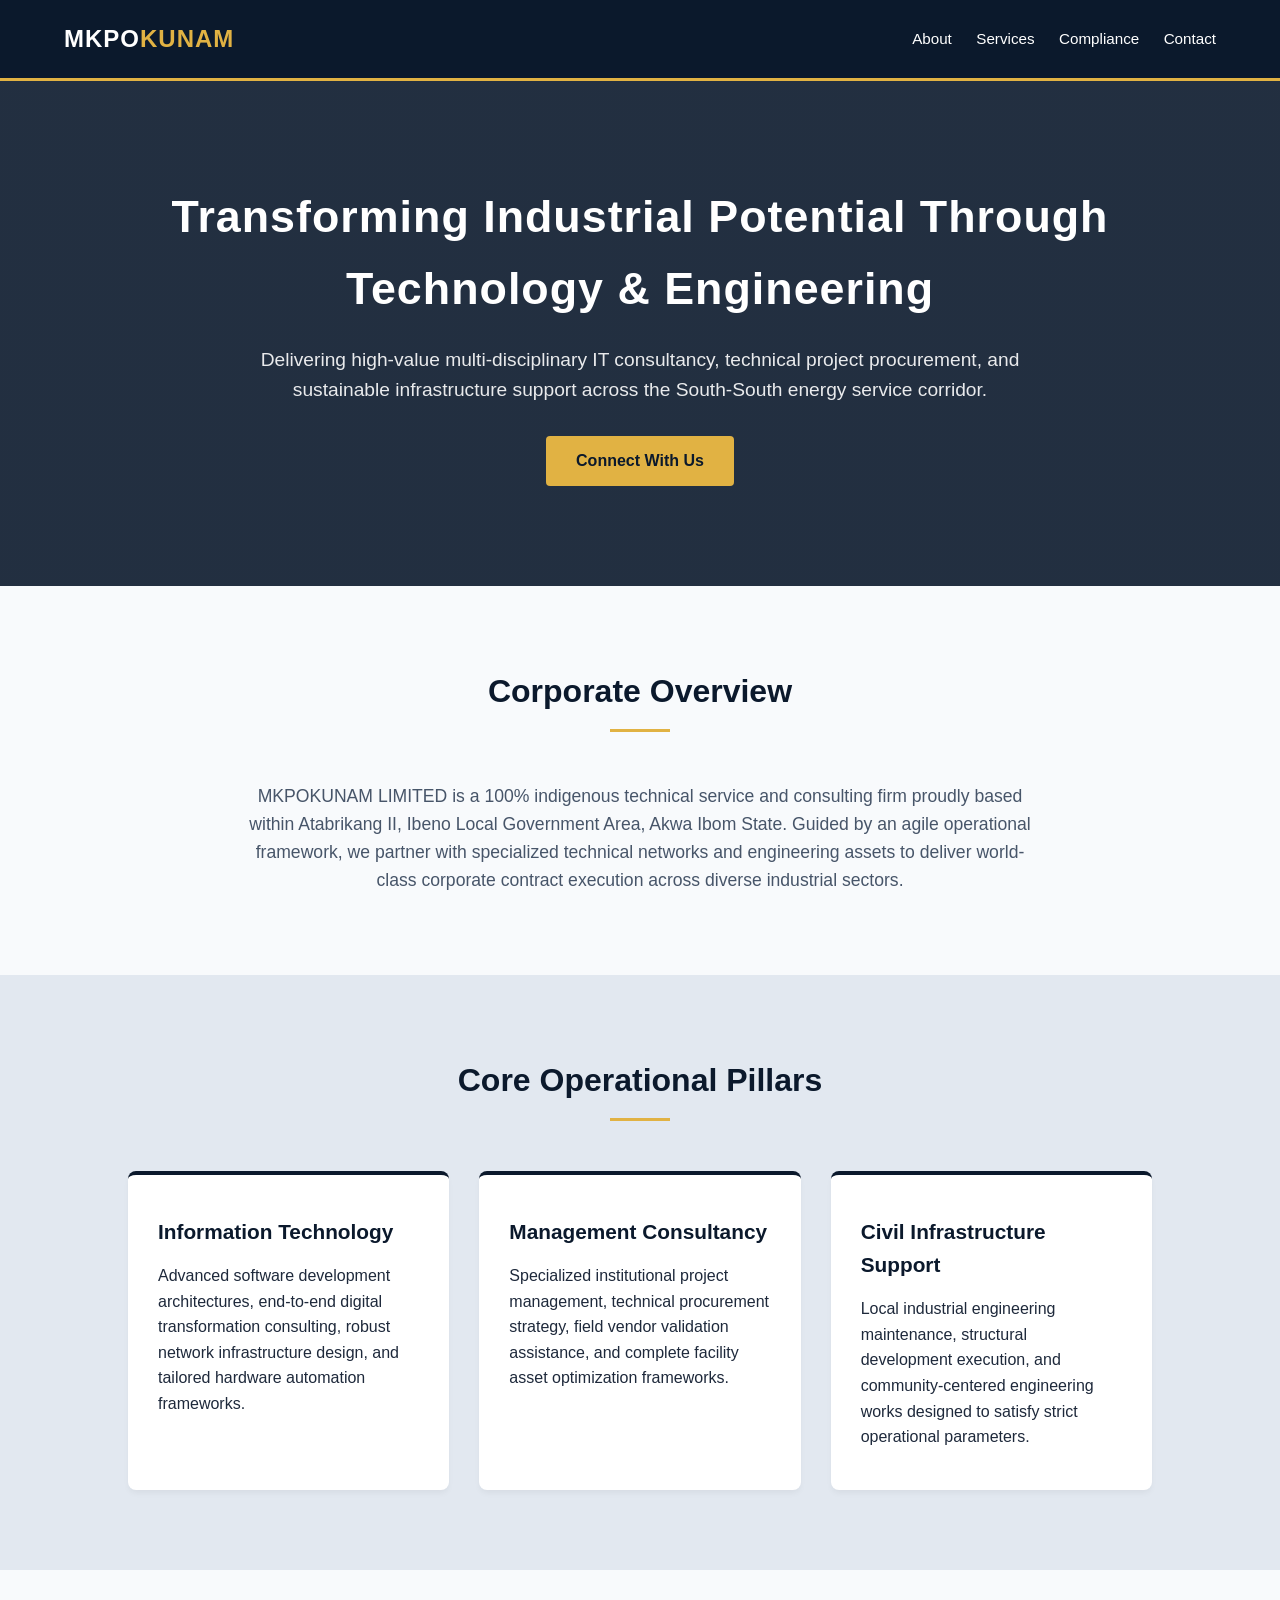
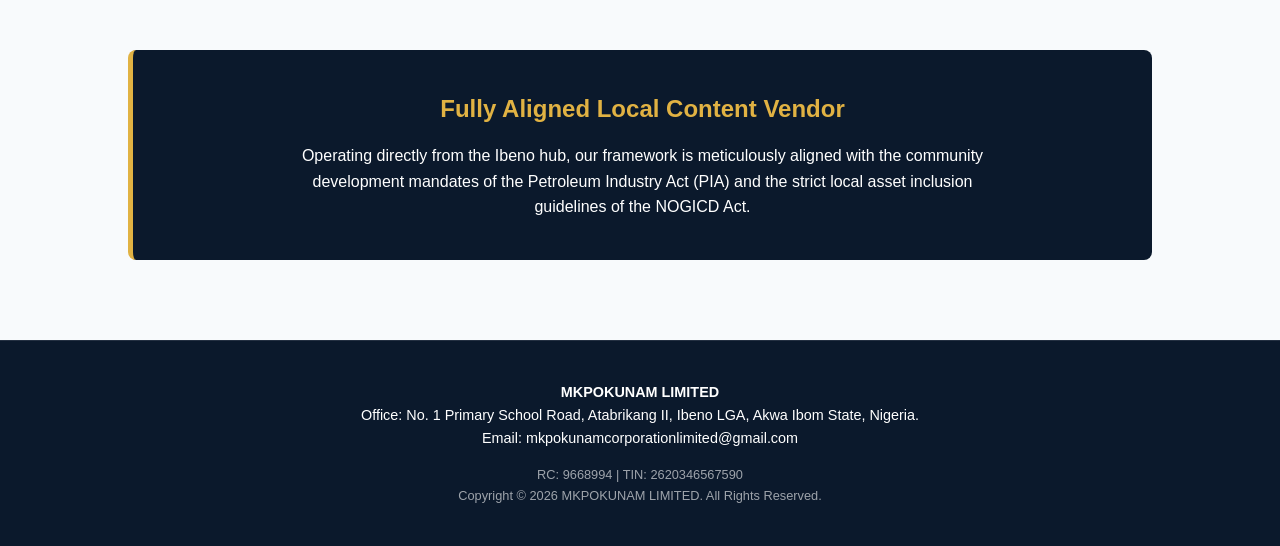
==== index.html @ b5eab4e6 "Add files via upload" ====
<!DOCTYPE html>
<html lang="en">
<head>
    <meta charset="UTF-8">
    <meta name="viewport" content="width=device-width, initial-scale=1.0">
    <title>MKPOKUNAM LIMITED | Technical Services & Consulting</title>
    <style>
        :root {
            --primary: #0B192C; /* Deep Corporate Navy */
            --accent: #E1B243; /* Brushed Gold */
            --text-dark: #1E293B;
            --bg-light: #F8FAFC;
            --white: #FFFFFF;
        }
        * { box-sizing: border-box; margin: 0; padding: 0; font-family: 'Helvetica Neue', Helvetica, Arial, sans-serif; }
        body { background-color: var(--bg-light); color: var(--text-dark); line-height: 1.6; }
        header { background-color: var(--primary); padding: 20px 5%; display: flex; justify-content: space-between; align-items: center; border-bottom: 3px solid var(--accent); }
        .logo-text { color: var(--white); font-weight: bold; font-size: 1.5rem; letter-spacing: 1px; }
        .logo-text span { color: var(--accent); }
        nav a { color: var(--white); text-decoration: none; margin-left: 20px; font-size: 0.95rem; transition: color 0.3s; }
        nav a:hover { color: var(--accent); }
        .hero { background: linear-gradient(rgba(11, 25, 44, 0.9), rgba(11, 25, 44, 0.9)), url('data:image/svg+xml,<svg xmlns="http://w3.org" viewBox="0 0 100 100"><text y="50" font-size="10" fill="white" opacity="0.1">MK</text></svg>'); background-size: cover; color: var(--white); text-align: center; padding: 100px 10%; }
        .hero h1 { font-size: 2.8rem; margin-bottom: 20px; letter-spacing: 1px; }
        .hero p { font-size: 1.2rem; max-width: 800px; margin: 0 auto 30px; opacity: 0.9; }
        .cta-btn { background-color: var(--accent); color: var(--primary); padding: 12px 30px; text-decoration: none; font-weight: bold; border-radius: 4px; display: inline-block; transition: background 0.3s; }
        .cta-btn:hover { background-color: #cf9f32; }
        .section { padding: 80px 10%; }
        .section-title { text-align: center; margin-bottom: 50px; font-size: 2rem; color: var(--primary); position: relative; padding-bottom: 15px; }
        .section-title::after { content: ''; width: 60px; height: 3px; background-color: var(--accent); position: absolute; bottom: 0; left: 50%; transform: translateX(-50%); }
        .services-grid { display: grid; grid-template-columns: repeat(auto-fit, minmax(280px, 1fr)); gap: 30px; }
        .service-card { background: var(--white); padding: 40px 30px; border-radius: 8px; box-shadow: 0 4px 6px -1px rgba(0,0,0,0.05); border-top: 4px solid var(--primary); transition: transform 0.3s; }
        .service-card:hover { transform: translateY(-5px); border-top-color: var(--accent); }
        .service-card h3 { margin-bottom: 15px; color: var(--primary); font-size: 1.3rem; }
        .compliance-box { background-color: var(--primary); color: var(--white); border-radius: 8px; padding: 40px; text-align: center; border-left: 5px solid var(--accent); }
        .compliance-box h2 { color: var(--accent); margin-bottom: 15px; }
        footer { background-color: var(--primary); color: var(--white); text-align: center; padding: 40px 5%; font-size: 0.9rem; border-top: 1px solid rgba(255,255,255,0.1); }
        .footer-creds { margin-top: 15px; opacity: 0.6; font-size: 0.8rem; }
        @media (max-width: 768px) { .hero h1 { font-size: 2rem; } header { flex-direction: column; gap: 15px; } nav a { margin: 0 10px; } }
    </style>
</head>
<body>

    <header>
        <div class="logo-text">MKPO<span>KUNAM</span></div>
        <nav>
            <a href="#about">About</a>
            <a href="#services">Services</a>
            <a href="#compliance">Compliance</a>
            <a href="mailto:mkpokunamcorporationlimited@gmail.com">Contact</a>
        </nav>
    </header>

    <section class="hero">
        <h1>Transforming Industrial Potential Through Technology & Engineering</h1>
        <p>Delivering high-value multi-disciplinary IT consultancy, technical project procurement, and sustainable infrastructure support across the South-South energy service corridor.</p>
        <a href="mailto:mkpokunamcorporationlimited@gmail.com" class="cta-btn">Connect With Us</a>
    </section>

    <section class="section" id="about">
        <h2 class="section-title">Corporate Overview</h2>
        <p style="max-width: 800px; margin: 0 auto; text-align: center; font-size: 1.1rem; color: #475569;">
            MKPOKUNAM LIMITED is a 100% indigenous technical service and consulting firm proudly based within Atabrikang II, Ibeno Local Government Area, Akwa Ibom State. Guided by an agile operational framework, we partner with specialized technical networks and engineering assets to deliver world-class corporate contract execution across diverse industrial sectors.
        </p>
    </section>

    <section class="section" style="background-color: #E2E8F0;" id="services">
        <h2 class="section-title">Core Operational Pillars</h2>
        <div class="services-grid">
            <div class="service-card">
                <h3>Information Technology</h3>
                <p>Advanced software development architectures, end-to-end digital transformation consulting, robust network infrastructure design, and tailored hardware automation frameworks.</p>
            </div>
            <div class="service-card">
                <h3>Management Consultancy</h3>
                <p>Specialized institutional project management, technical procurement strategy, field vendor validation assistance, and complete facility asset optimization frameworks.</p>
            </div>
            <div class="service-card">
                <h3>Civil Infrastructure Support</h3>
                <p>Local industrial engineering maintenance, structural development execution, and community-centered engineering works designed to satisfy strict operational parameters.</p>
            </div>
        </div>
    </section>

    <section class="section" id="compliance">
        <div class="compliance-box">
            <h2>Fully Aligned Local Content Vendor</h2>
            <p style="max-width: 700px; margin: 0 auto;">Operating directly from the Ibeno hub, our framework is meticulously aligned with the community development mandates of the Petroleum Industry Act (PIA) and the strict local asset inclusion guidelines of the NOGICD Act.</p>
        </div>
    </section>

    <footer>
        <p><strong>MKPOKUNAM LIMITED</strong></p>
        <p>Office: No. 1 Primary School Road, Atabrikang II, Ibeno LGA, Akwa Ibom State, Nigeria.</p>
        <p>Email: mkpokunamcorporationlimited@gmail.com</p>
        <div class="footer-creds">
            RC: 9668994 | TIN: 2620346567590 <br>
            Copyright &copy; 2026 MKPOKUNAM LIMITED. All Rights Reserved.
        </div>
    </footer>

</body>
</html>
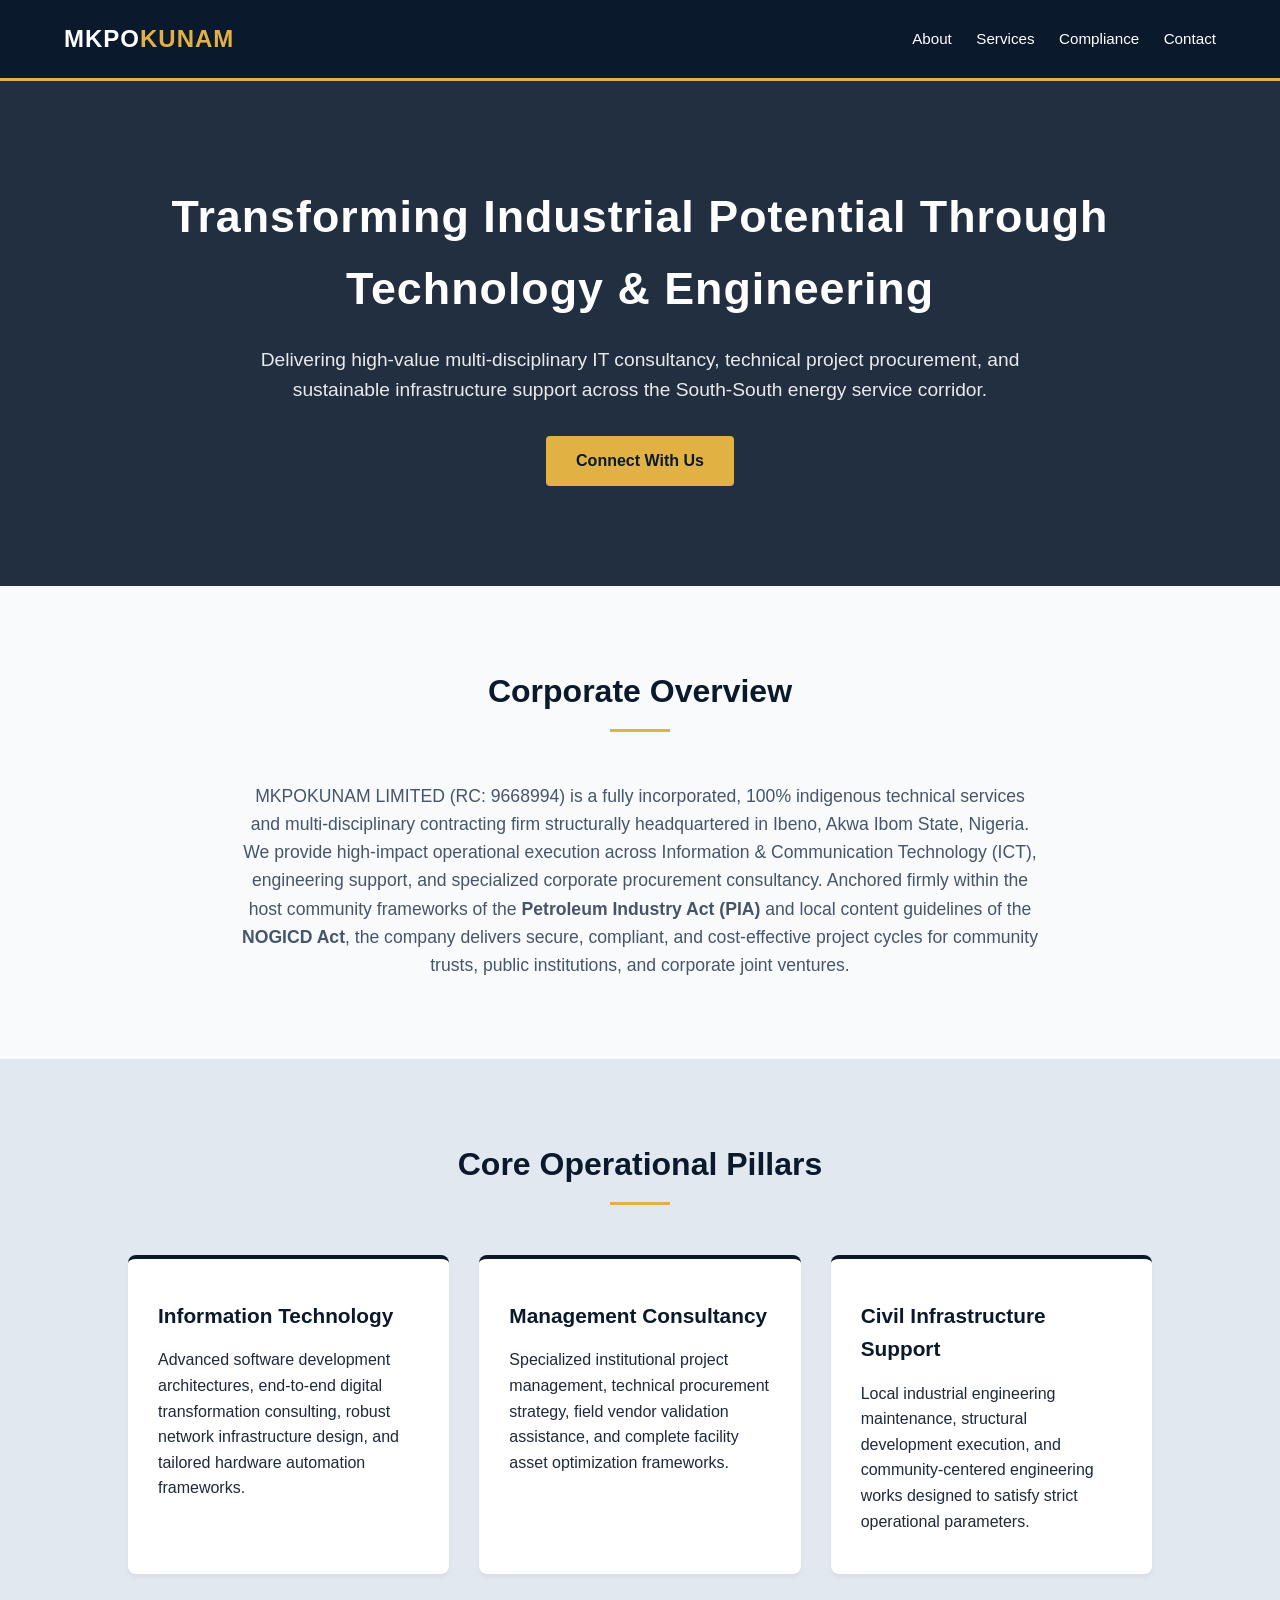
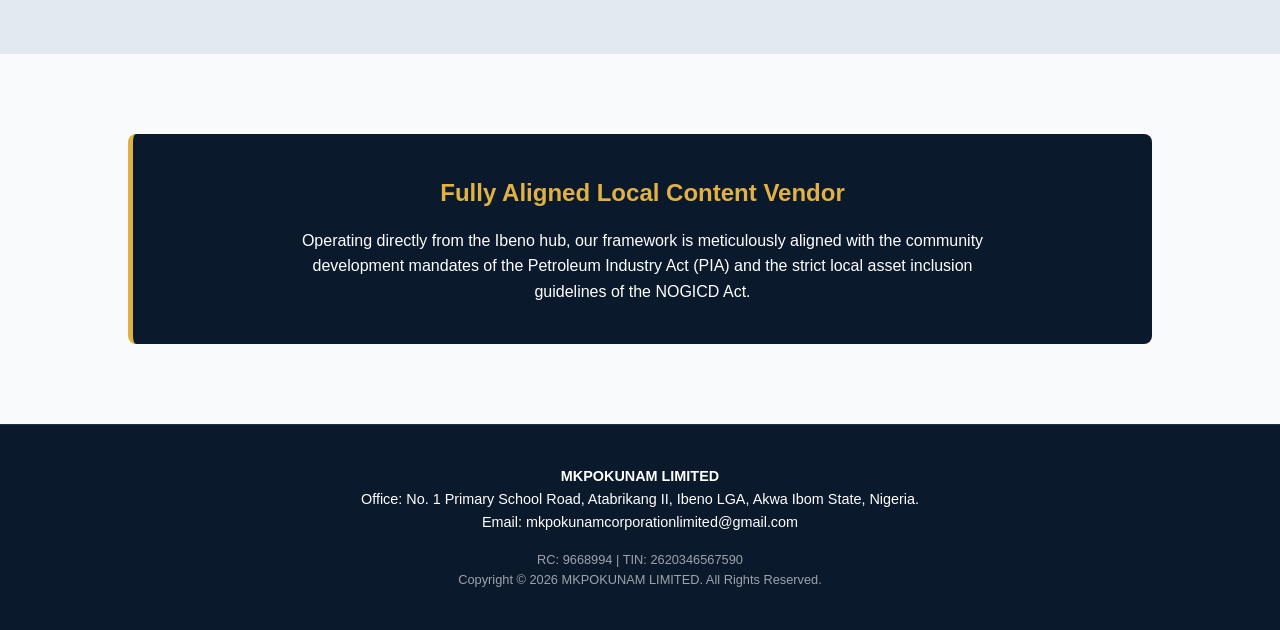
==== commit 541fb190: "Revise corporate overview in index.html Updated corporate overview to include company registration a" ====
--- a/index.html
+++ b/index.html
@@ -59,7 +59,7 @@
     <section class="section" id="about">
         <h2 class="section-title">Corporate Overview</h2>
         <p style="max-width: 800px; margin: 0 auto; text-align: center; font-size: 1.1rem; color: #475569;">
-            MKPOKUNAM LIMITED is a 100% indigenous technical service and consulting firm proudly based within Atabrikang II, Ibeno Local Government Area, Akwa Ibom State. Guided by an agile operational framework, we partner with specialized technical networks and engineering assets to deliver world-class corporate contract execution across diverse industrial sectors.
+            MKPOKUNAM LIMITED (RC: 9668994) is a fully incorporated, 100% indigenous technical services and multi-disciplinary contracting firm structurally headquartered in Ibeno, Akwa Ibom State, Nigeria. We provide high-impact operational execution across Information & Communication Technology (ICT), engineering support, and specialized corporate procurement consultancy. Anchored firmly within the host community frameworks of the <b>Petroleum Industry Act (PIA) </b> and local content guidelines of the <b>NOGICD Act</b>, the company delivers secure, compliant, and cost-effective project cycles for community trusts, public institutions, and corporate joint ventures.
         </p>
     </section>
 
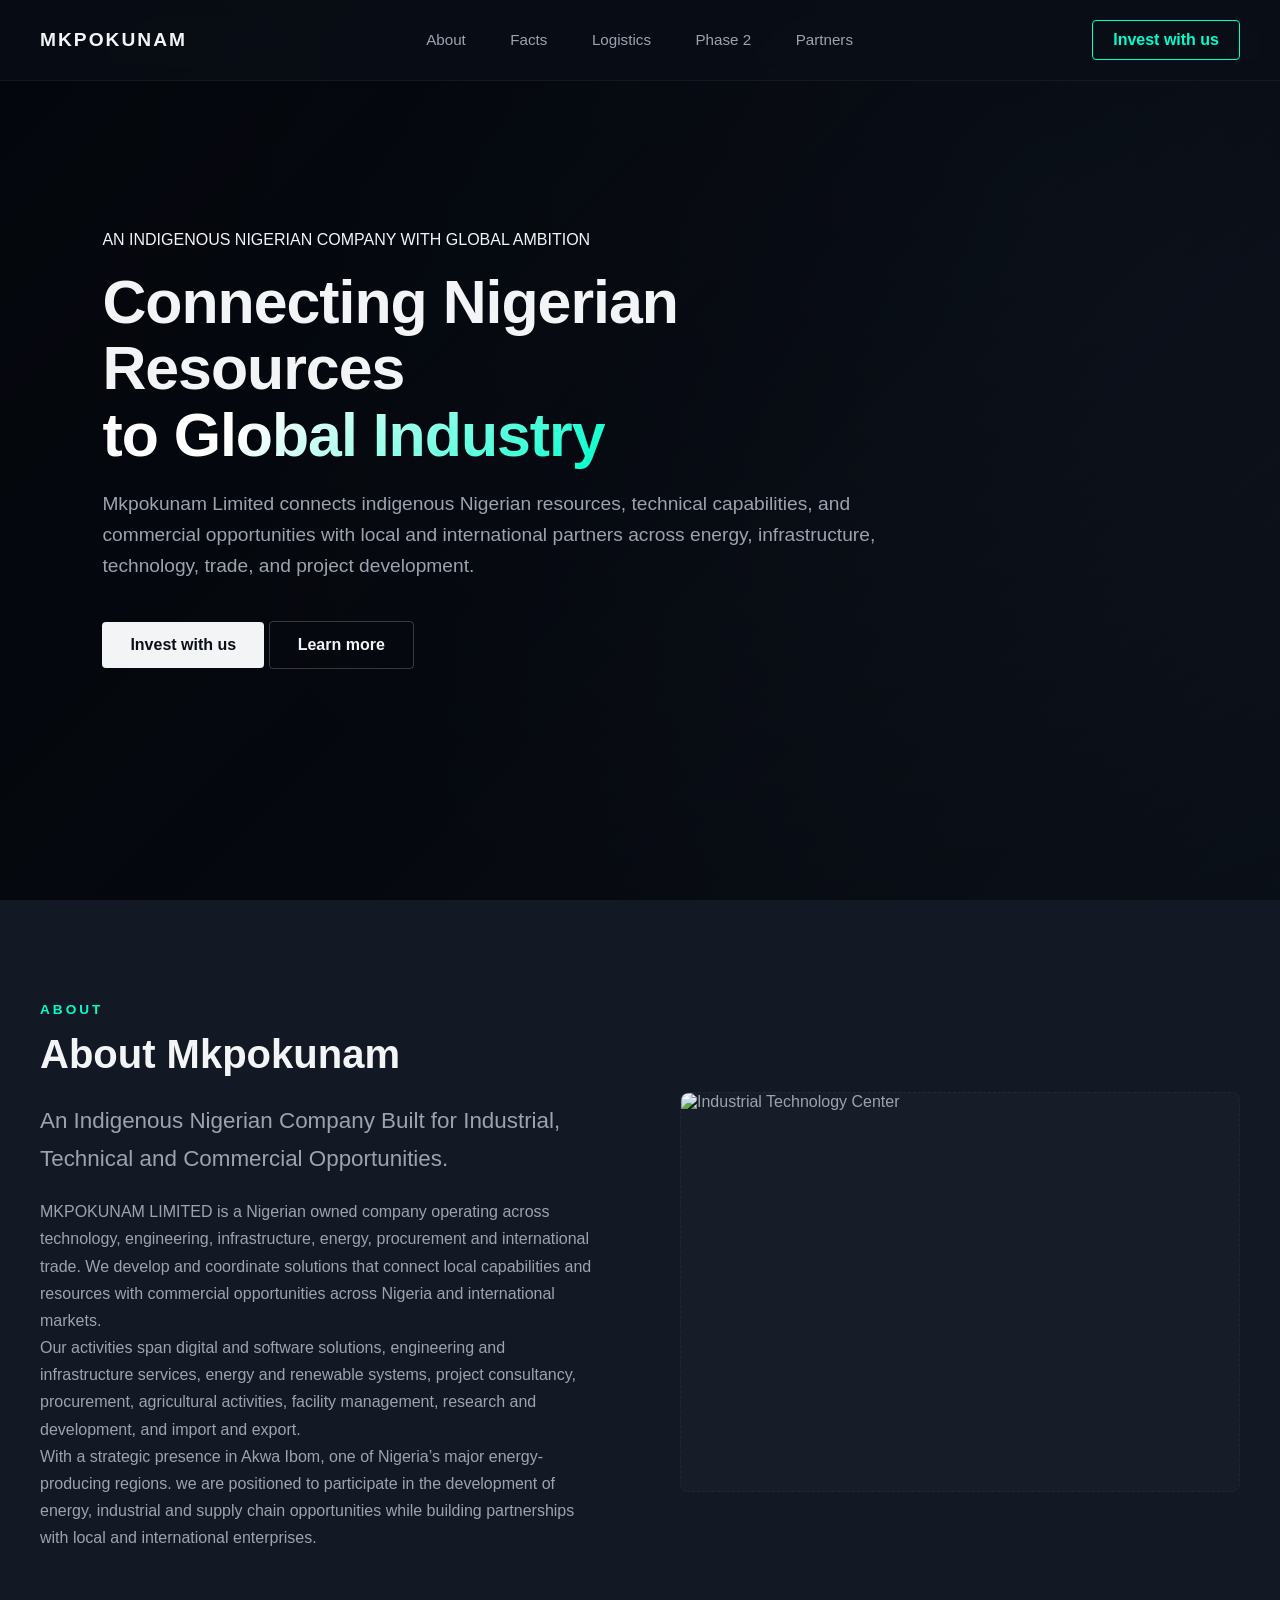
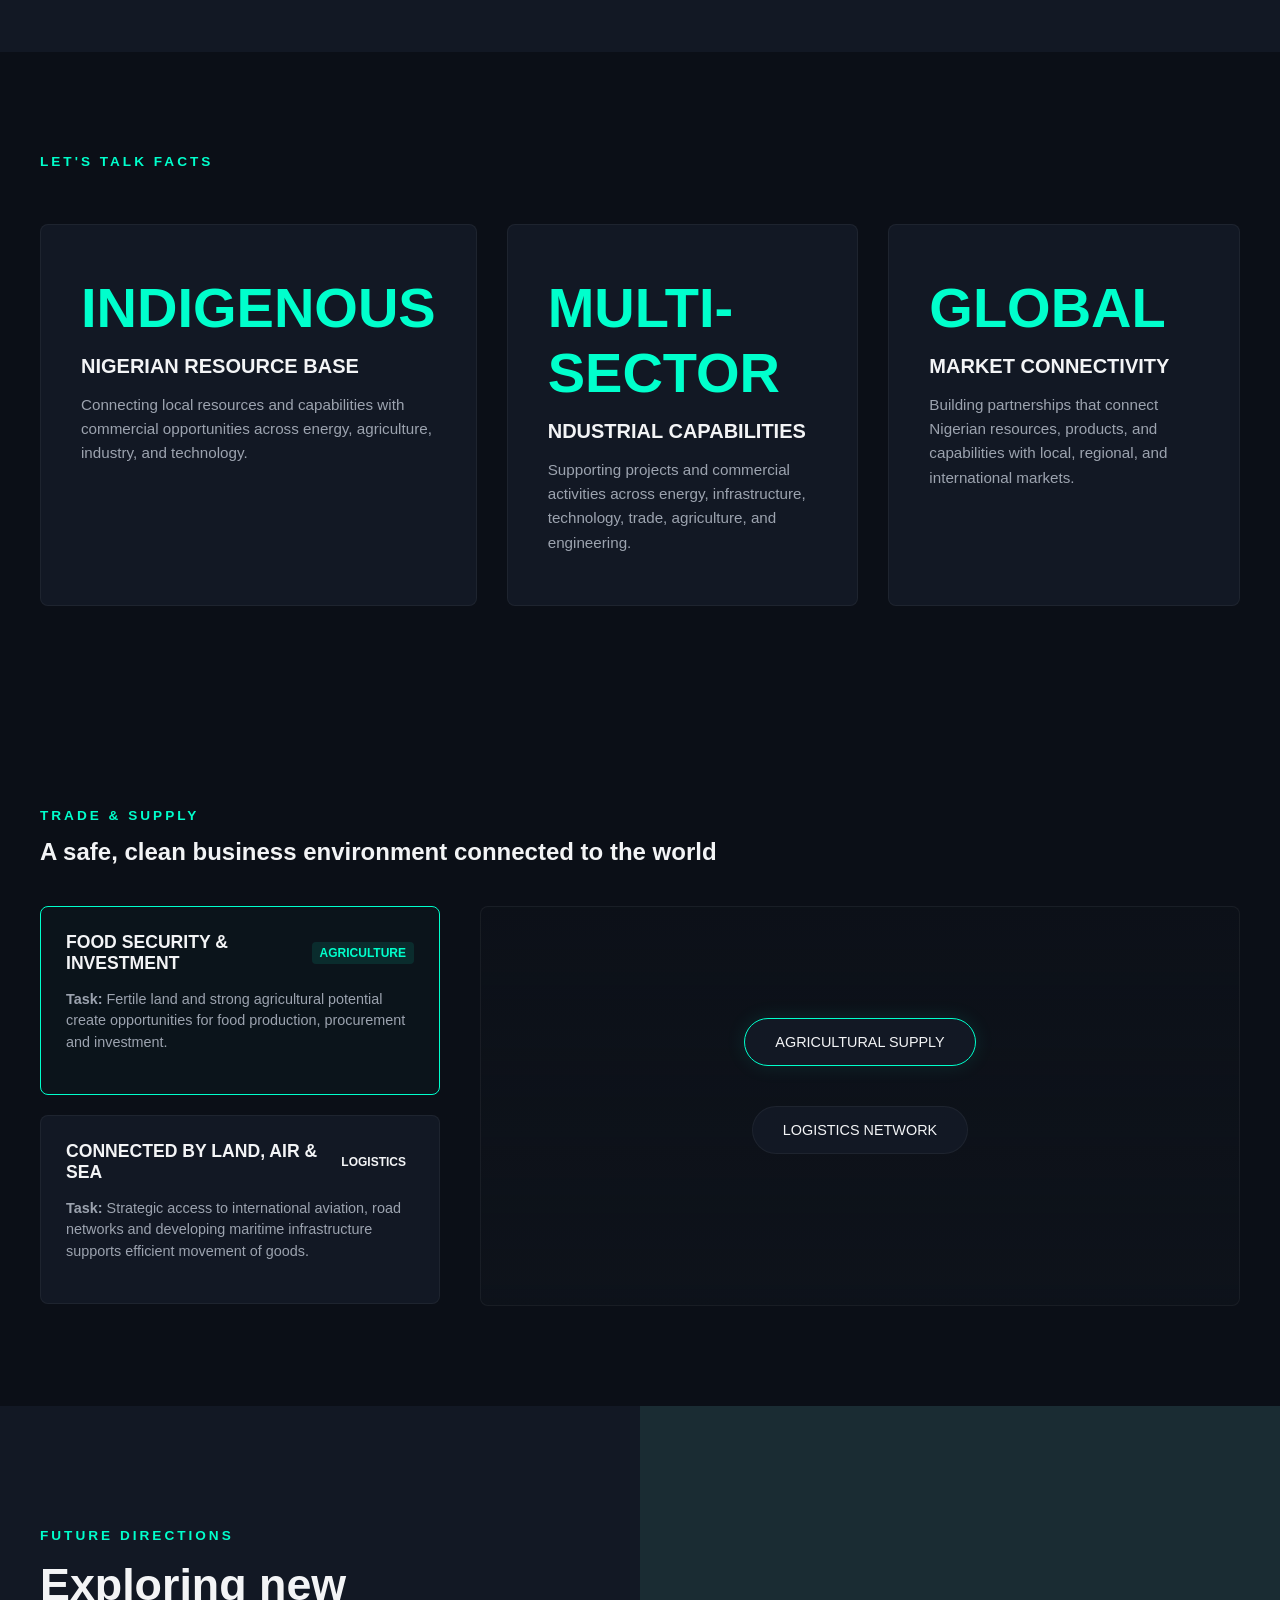
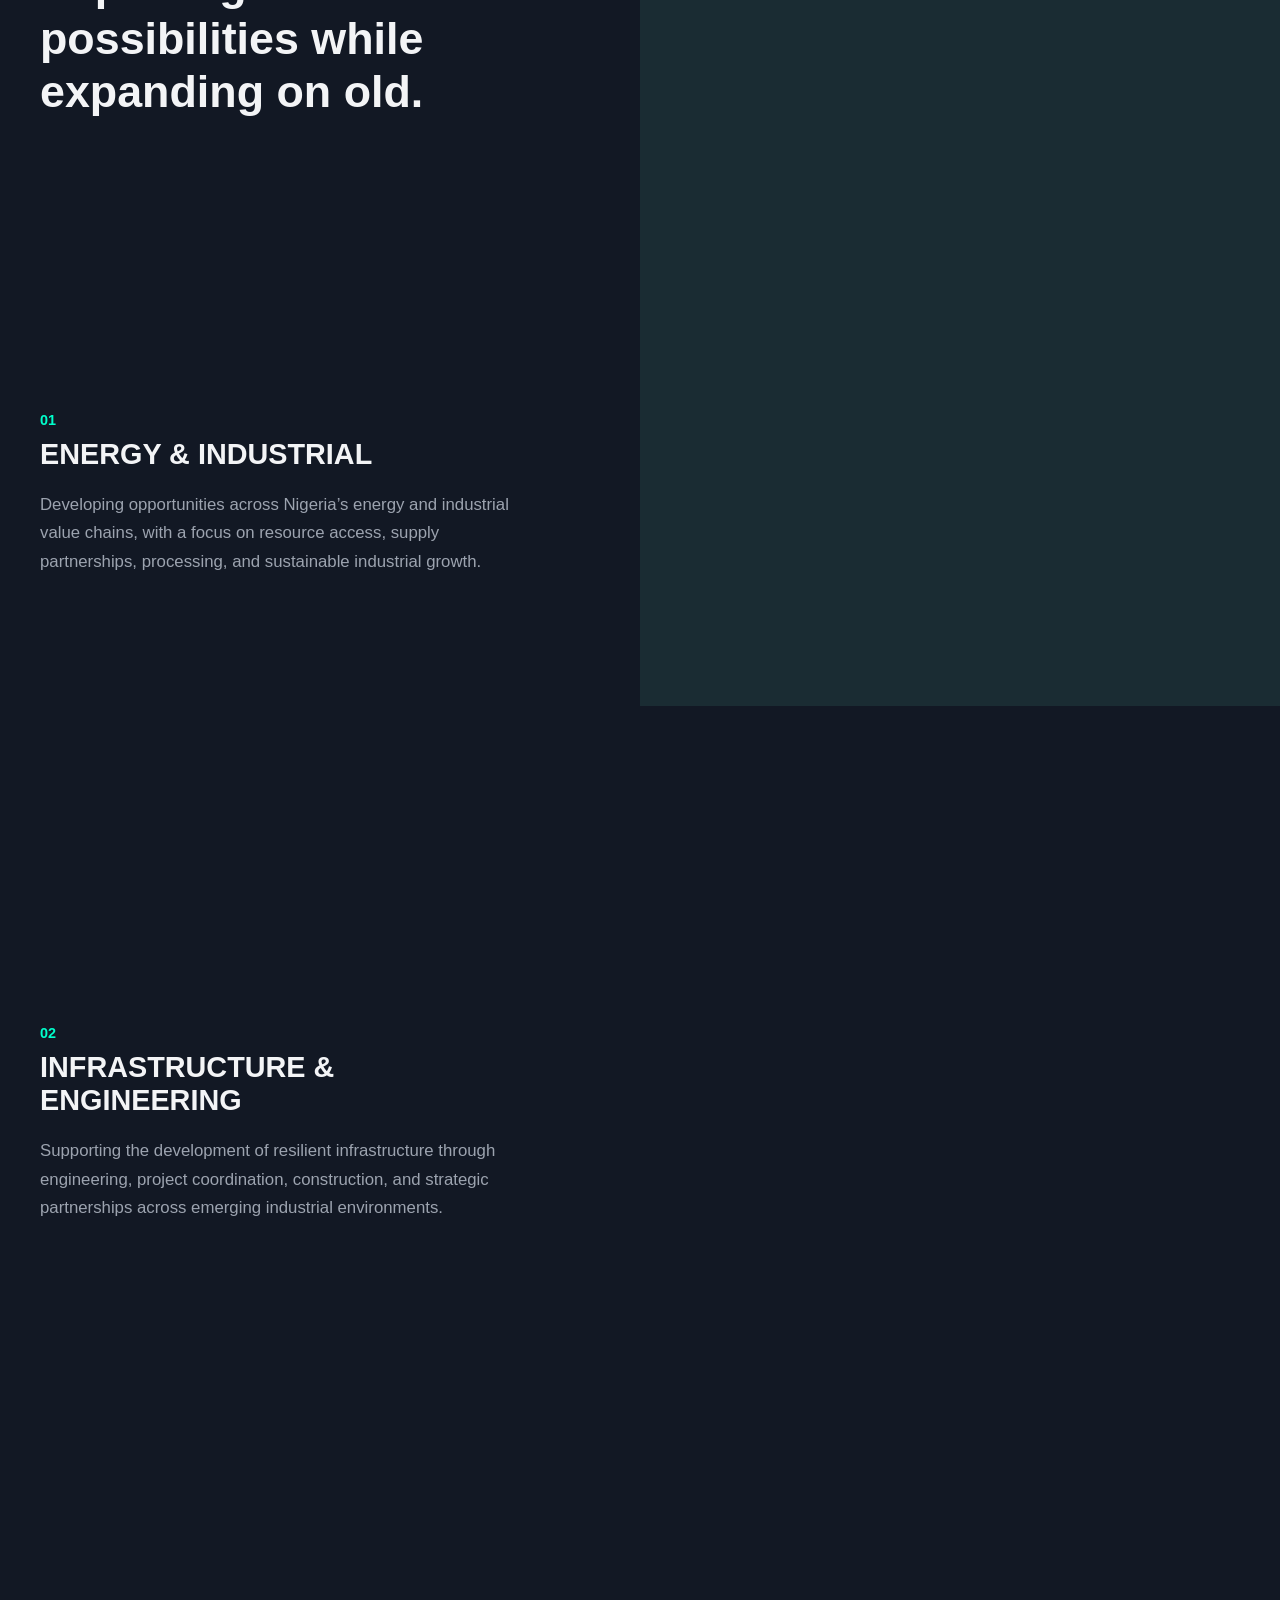
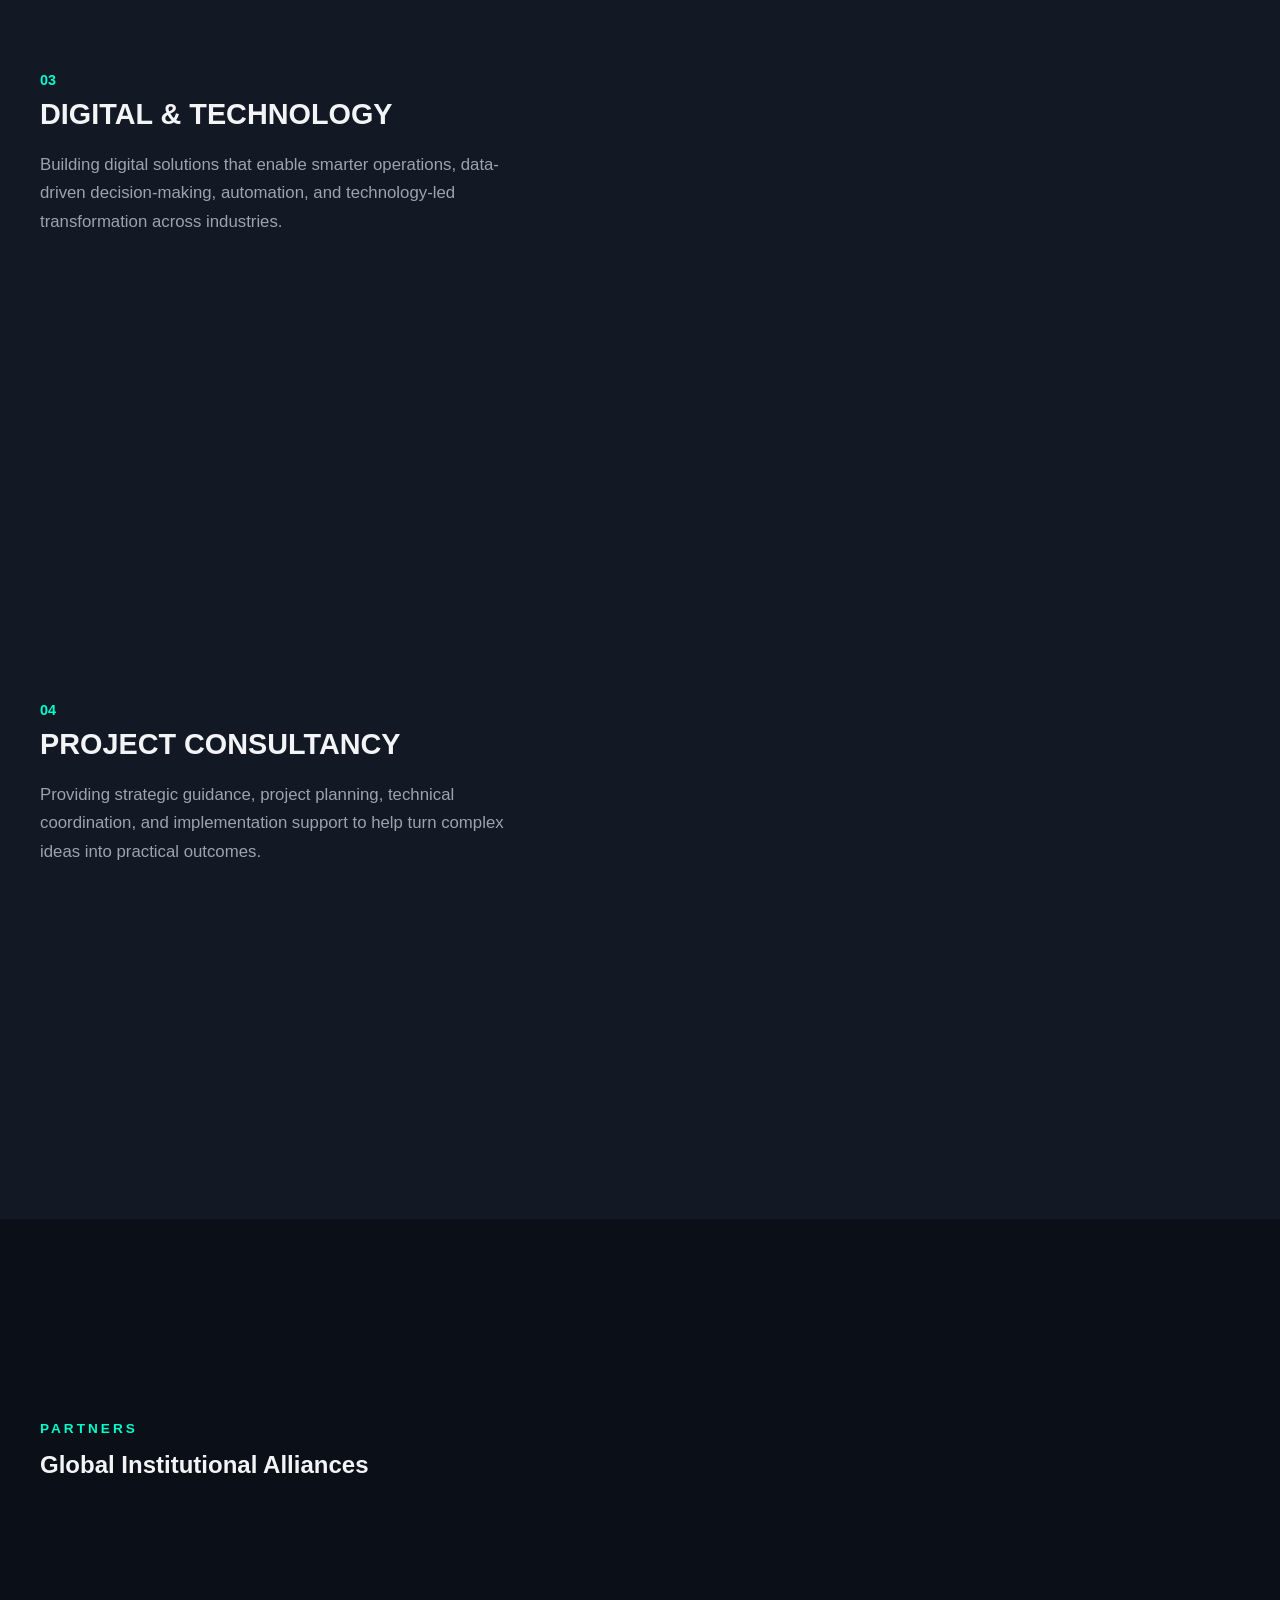
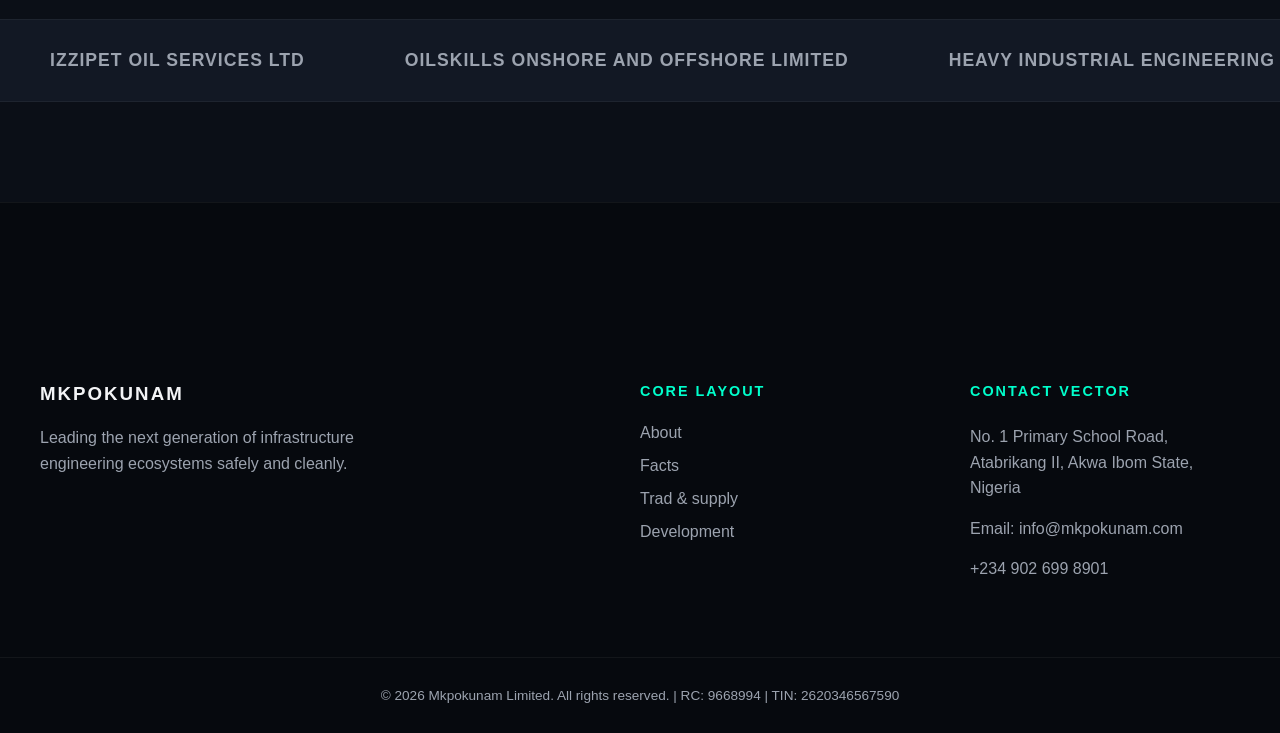
==== commit 1cbda283: "Update core scripts and launch coming soon page" ====
--- a/index.html
+++ b/index.html
@@ -3,100 +3,217 @@
 <head>
     <meta charset="UTF-8">
     <meta name="viewport" content="width=device-width, initial-scale=1.0">
-    <title>MKPOKUNAM LIMITED | Technical Services & Consulting</title>
-    <style>
-        :root {
-            --primary: #0B192C; /* Deep Corporate Navy */
-            --accent: #E1B243; /* Brushed Gold */
-            --text-dark: #1E293B;
-            --bg-light: #F8FAFC;
-            --white: #FFFFFF;
-        }
-        * { box-sizing: border-box; margin: 0; padding: 0; font-family: 'Helvetica Neue', Helvetica, Arial, sans-serif; }
-        body { background-color: var(--bg-light); color: var(--text-dark); line-height: 1.6; }
-        header { background-color: var(--primary); padding: 20px 5%; display: flex; justify-content: space-between; align-items: center; border-bottom: 3px solid var(--accent); }
-        .logo-text { color: var(--white); font-weight: bold; font-size: 1.5rem; letter-spacing: 1px; }
-        .logo-text span { color: var(--accent); }
-        nav a { color: var(--white); text-decoration: none; margin-left: 20px; font-size: 0.95rem; transition: color 0.3s; }
-        nav a:hover { color: var(--accent); }
-        .hero { background: linear-gradient(rgba(11, 25, 44, 0.9), rgba(11, 25, 44, 0.9)), url('data:image/svg+xml,<svg xmlns="http://w3.org" viewBox="0 0 100 100"><text y="50" font-size="10" fill="white" opacity="0.1">MK</text></svg>'); background-size: cover; color: var(--white); text-align: center; padding: 100px 10%; }
-        .hero h1 { font-size: 2.8rem; margin-bottom: 20px; letter-spacing: 1px; }
-        .hero p { font-size: 1.2rem; max-width: 800px; margin: 0 auto 30px; opacity: 0.9; }
-        .cta-btn { background-color: var(--accent); color: var(--primary); padding: 12px 30px; text-decoration: none; font-weight: bold; border-radius: 4px; display: inline-block; transition: background 0.3s; }
-        .cta-btn:hover { background-color: #cf9f32; }
-        .section { padding: 80px 10%; }
-        .section-title { text-align: center; margin-bottom: 50px; font-size: 2rem; color: var(--primary); position: relative; padding-bottom: 15px; }
-        .section-title::after { content: ''; width: 60px; height: 3px; background-color: var(--accent); position: absolute; bottom: 0; left: 50%; transform: translateX(-50%); }
-        .services-grid { display: grid; grid-template-columns: repeat(auto-fit, minmax(280px, 1fr)); gap: 30px; }
-        .service-card { background: var(--white); padding: 40px 30px; border-radius: 8px; box-shadow: 0 4px 6px -1px rgba(0,0,0,0.05); border-top: 4px solid var(--primary); transition: transform 0.3s; }
-        .service-card:hover { transform: translateY(-5px); border-top-color: var(--accent); }
-        .service-card h3 { margin-bottom: 15px; color: var(--primary); font-size: 1.3rem; }
-        .compliance-box { background-color: var(--primary); color: var(--white); border-radius: 8px; padding: 40px; text-align: center; border-left: 5px solid var(--accent); }
-        .compliance-box h2 { color: var(--accent); margin-bottom: 15px; }
-        footer { background-color: var(--primary); color: var(--white); text-align: center; padding: 40px 5%; font-size: 0.9rem; border-top: 1px solid rgba(255,255,255,0.1); }
-        .footer-creds { margin-top: 15px; opacity: 0.6; font-size: 0.8rem; }
-        @media (max-width: 768px) { .hero h1 { font-size: 2rem; } header { flex-direction: column; gap: 15px; } nav a { margin: 0 10px; } }
-    </style>
+    <title>Mkpokunam Limited | Sustainable Industrial & Infrastructure Platform</title>
+    <link rel="stylesheet" href="style.css">
 </head>
 <body>
 
-    <header>
-        <div class="logo-text">MKPO<span>KUNAM</span></div>
-        <nav>
-            <a href="#about">About</a>
-            <a href="#services">Services</a>
-            <a href="#compliance">Compliance</a>
-            <a href="mailto:mkpokunamcorporationlimited@gmail.com">Contact</a>
-        </nav>
+    <!-- Transparent Glassmorphism Navigation -->
+    <header class="main-header">
+        <div class="header-container">
+            <a href="#" class="logo">MKPOKUNAM</a>
+            <nav class="nav-links">
+                <a href="#about">About</a>
+                <a href="#facts">Facts</a>
+                <a href="#logistics">Logistics</a>
+                <a href="#phase2">Phase 2</a>
+                <a href="#partners">Partners</a>
+            </nav>
+            <a href="coming-soon.html" target="_blank" class="btn-invest">Invest with us</a>
+        </div>
     </header>
 
-    <section class="hero">
-        <h1>Transforming Industrial Potential Through Technology & Engineering</h1>
-        <p>Delivering high-value multi-disciplinary IT consultancy, technical project procurement, and sustainable infrastructure support across the South-South energy service corridor.</p>
-        <a href="mailto:mkpokunamcorporationlimited@gmail.com" class="cta-btn">Connect With Us</a>
-    </section>
-
-    <section class="section" id="about">
-        <h2 class="section-title">Corporate Overview</h2>
-        <p style="max-width: 800px; margin: 0 auto; text-align: center; font-size: 1.1rem; color: #475569;">
-            MKPOKUNAM LIMITED (RC: 9668994) is a fully incorporated, 100% indigenous technical services and multi-disciplinary contracting firm structurally headquartered in Ibeno, Akwa Ibom State, Nigeria. We provide high-impact operational execution across Information & Communication Technology (ICT), engineering support, and specialized corporate procurement consultancy. Anchored firmly within the host community frameworks of the <b>Petroleum Industry Act (PIA) </b> and local content guidelines of the <b>NOGICD Act</b>, the company delivers secure, compliant, and cost-effective project cycles for community trusts, public institutions, and corporate joint ventures.
-        </p>
-    </section>
-
-    <section class="section" style="background-color: #E2E8F0;" id="services">
-        <h2 class="section-title">Core Operational Pillars</h2>
-        <div class="services-grid">
-            <div class="service-card">
-                <h3>Information Technology</h3>
-                <p>Advanced software development architectures, end-to-end digital transformation consulting, robust network infrastructure design, and tailored hardware automation frameworks.</p>
-            </div>
-            <div class="service-card">
-                <h3>Management Consultancy</h3>
-                <p>Specialized institutional project management, technical procurement strategy, field vendor validation assistance, and complete facility asset optimization frameworks.</p>
-            </div>
-            <div class="service-card">
-                <h3>Civil Infrastructure Support</h3>
-                <p>Local industrial engineering maintenance, structural development execution, and community-centered engineering works designed to satisfy strict operational parameters.</p>
-            </div>
-        </div>
-    </section>
-
-    <section class="section" id="compliance">
-        <div class="compliance-box">
-            <h2>Fully Aligned Local Content Vendor</h2>
-            <p style="max-width: 700px; margin: 0 auto;">Operating directly from the Ibeno hub, our framework is meticulously aligned with the community development mandates of the Petroleum Industry Act (PIA) and the strict local asset inclusion guidelines of the NOGICD Act.</p>
-        </div>
-    </section>
-
-    <footer>
-        <p><strong>MKPOKUNAM LIMITED</strong></p>
-        <p>Office: No. 1 Primary School Road, Atabrikang II, Ibeno LGA, Akwa Ibom State, Nigeria.</p>
-        <p>Email: mkpokunamcorporationlimited@gmail.com</p>
-        <div class="footer-creds">
-            RC: 9668994 | TIN: 2620346567590 <br>
-            Copyright &copy; 2026 MKPOKUNAM LIMITED. All Rights Reserved.
+    <!-- Hero Section -->
+    <section class="hero-section">
+        <div class="hero-bg"></div> 
+        <div class="hero-overlay"></div>
+        <div class="hero-content text-reveal">
+            <span class="badge">AN INDIGENOUS NIGERIAN COMPANY WITH GLOBAL AMBITION</span>
+            <h1>Connecting Nigerian Resources <br><span class="text-gradient">to Global Industry</span></h1>
+            <p>Mkpokunam Limited connects indigenous Nigerian resources, technical capabilities, and commercial opportunities with local and international partners across energy, infrastructure, technology, trade, and project development.</p>
+            <div class="hero-actions">
+                <a href="coming-soon.html" target="_blank" class="btn-primary" style="text-decoration: none !important;">Invest with us</a>
+                <button class="btn-secondary">Learn more</button>
+            </div>
+        </div>
+    </section>
+
+    <!-- About Section with Reveal Animations -->
+    <section id="about" class="about-section scroll-reveal">
+        <div class="container">
+            <span class="section-tag">About</span>
+            <div class="about-grid">
+                <div class="about-text">
+                    <h2>About Mkpokunam</h2>
+                    <p class="highlight-text">An Indigenous Nigerian Company Built for Industrial, Technical and Commercial Opportunities.</p>
+                    <P>MKPOKUNAM LIMITED is a Nigerian owned company operating across technology, engineering, infrastructure, energy, procurement and international trade. We develop and coordinate solutions that connect local capabilities and resources with commercial opportunities across Nigeria and international markets.</P>
+                    <p>Our activities span digital and software solutions, engineering and infrastructure services, energy and renewable systems, project consultancy, procurement, agricultural activities, facility management, research and development, and import and export.</p>
+                    <P>With a strategic presence in Akwa Ibom, one of Nigeria’s major energy-producing regions. we are positioned to participate in the development of energy, industrial and supply chain opportunities while building partnerships with local and international enterprises.</P>
+                </div>
+                <div class="about-visual">
+                    <img src="images/Rig.png" alt="Industrial Technology Center" style="width: 100%; height: 100%; object-fit: cover; border-radius: 8px;">
+                </div>
+            </div>
+        </div>
+    </section>
+
+    <!-- Fast Facts / High-Impact Metric Grid -->
+    <section id="facts" class="facts-section">
+        <div class="container">
+            <span class="section-tag">Let's talk facts</span>
+            <div class="metrics-grid">
+                <div class="metric-card scroll-reveal">
+                    <div class="metric-num" data-target="38">INDIGENOUS</div>
+                    <h3>NIGERIAN RESOURCE BASE</h3>
+                    <p>Connecting local resources and capabilities with commercial opportunities across energy, agriculture, industry, and technology.</p>
+                </div>
+                <div class="metric-card scroll-reveal">
+                    <div class="metric-num" data-target="6">MULTI-SECTOR</div>
+                    <h3>NDUSTRIAL CAPABILITIES</h3>
+                    <p>Supporting projects and commercial activities across energy, infrastructure, technology, trade, agriculture, and engineering.</p>
+                </div>
+                <div class="metric-card scroll-reveal">
+                    <div class="metric-num" data-target="100">GLOBAL</div>
+                    <h3>MARKET CONNECTIVITY</h3>
+                    <p>Building partnerships that connect Nigerian resources, products, and capabilities with local, regional, and international markets.</p>
+                </div>
+            </div>
+        </div>
+    </section>
+
+    <!-- Interactive Logistics Control Screen -->
+    <section id="logistics" class="logistics-section">
+        <div class="container">
+            <span class="section-tag">TRADE & SUPPLY</span>
+            <h2>A safe, clean business environment connected to the world</h2>
+            
+            <div class="logistics-dashboard">
+                <div class="vessel-list">
+                    <div class="vessel-item active" data-vessel="v1">
+                        <div class="vessel-header">
+                            <span class="vessel-id">FOOD SECURITY & INVESTMENT</span>
+                            <span class="status-indicator live">AGRICULTURE</span>
+                        </div>
+                        <p><strong>Task:</strong> Fertile land and strong agricultural potential create opportunities for food production, procurement and investment.</p>
+                        <div class="vessel-meta">  
+                        </div>
+                    </div>
+                    <div class="vessel-item" data-vessel="v2">
+                        <div class="vessel-header">
+                            <span class="vessel-id">CONNECTED BY LAND, AIR & SEA</span>
+                            <span class="status-indicator waiting">LOGISTICS</span>
+                        </div>
+                        <p><strong>Task:</strong> Strategic access to international aviation, road networks and developing maritime infrastructure supports efficient movement of goods.</p>
+                        <div class="vessel-meta">
+                        </div>
+                    </div>
+                </div>
+                <div class="logistics-map">
+                    <div class="map-placeholder">
+                        <div class="map-node base-hub">AGRICULTURAL SUPPLY</div>
+                        <div class="map-node sbm-mooring">LOGISTICS NETWORK </div>
+                        <div class="pulse-line"></div>
+                    </div>
+                </div>
+            </div>
+        </div>
+    </section>
+
+    <!-- Split-Screen Sticky Scrollytelling Component -->
+    <section id="phase2" class="scrollytelling-container">
+        <!-- Left Side: Normal Scrolling Descriptions -->
+        <div class="left-text-panel">
+            <span class="section-tag">Future Directions</span>
+            <h2>Exploring new possibilities while expanding on old.</h2>
+            
+            <div class="step-card active" data-step="1">
+                <span class="step-num">01</span>
+                <h3>ENERGY & INDUSTRIAL</h3>
+                <p>Developing opportunities across Nigeria’s energy and industrial value chains, with a focus on resource access, supply partnerships, processing, and sustainable industrial growth.</p>
+            </div>
+            
+            <div class="step-card" data-step="2">
+                <span class="step-num">02</span>
+                <h3>INFRASTRUCTURE & ENGINEERING</h3>
+                <p>Supporting the development of resilient infrastructure through engineering, project coordination, construction, and strategic partnerships across emerging industrial environments.</p>
+            </div>
+            
+            <div class="step-card" data-step="3">
+                <span class="step-num">03</span>
+                <h3>DIGITAL & TECHNOLOGY</h3>
+                <p>Building digital solutions that enable smarter operations, data-driven decision-making, automation, and technology-led transformation across industries.</p>
+            </div>
+             <!-- 🚀 FIXED LAYER 04: DIV REMAINS OPEN TO NEST ALL TEXT BLOCKS SAFELY -->
+            <div class="step-card" data-step="4">
+                <span class="step-num">04</span>
+                <h3>PROJECT CONSULTANCY</h3>
+                <p>Providing strategic guidance, project planning, technical coordination, and implementation support to help turn complex ideas into practical outcomes.</p>
+            </div> <!-- 🚀 CARD SECURELY CLOSES HERE AFTER CONTENT -->
+        </div>
+
+        <!-- Right Side: Sticky Screen Media Tracker -->
+        <div class="right-image-panel">
+            <div class="sticky-image-wrapper">
+                <div class="slide-img active" id="img-1" style="background-color: #1a2333;"></div>
+                <div class="slide-img" id="img-2" style="background-color: #132b26;"></div>
+                <div class="slide-img" id="img-3" style="background-color: #2c1a33;"></div>
+                <div class="slide-img" id="img-4" style="background-color: #1a2c33;"></div>
+            </div>
+        </div>
+    </section>
+
+    <!-- Infinite Carousel / Logo Ticker -->
+    <section id="partners" class="partners-section">
+        <div class="container">
+            <span class="section-tag">Partners</span>
+            <h2>Global Institutional Alliances</h2>
+        </div>
+        <div class="ticker-wrap">
+            <div class="ticker">
+                <div class="ticker-item">IZZIPET Oil Services Ltd</div>
+                <div class="ticker-item">Oilskills Onshore and Offshore Limited</div>
+                <div class="ticker-item">Heavy Industrial Engineering Group</div>
+                <div class="ticker-item">Continental Finance Corporations</div>
+                <div class="ticker-item">Architectural Master Planning Labs</div>
+                <!-- Duplicate for seamless looping -->
+                <div class="ticker-item">IZZIPET Oil Services Ltd</div>
+                <div class="ticker-item">Oilskills Onshore and Offshore Limited</div>
+                <div class="ticker-item">Heavy Industrial Engineering Group</div>
+                <div class="ticker-item">Continental Finance Corporations</div>
+                <div class="ticker-item">Architectural Master Planning Labs</div>
+            </div>
+        </div>
+    </section>
+
+    <!-- Modern Architecture Footer -->
+    <footer class="main-footer">
+        <div class="container footer-grid">
+            <div class="footer-brand">
+                <h3>MKPOKUNAM</h3>
+                <p>Leading the next generation of infrastructure engineering ecosystems safely and cleanly.</p>
+            </div>
+            <div class="footer-links">
+                <h4>Core Layout</h4>
+                <a href="#about">About</a>
+                <a href="#facts">Facts</a>
+                <a href="#logistics">Trad & supply</a>
+                <a href="#phase2">Development</a>
+            </div>
+            <div class="footer-contact">
+                <h4>Contact Vector</h4>
+                <p>No. 1 Primary School Road, Atabrikang II, Akwa Ibom State, Nigeria</p>
+                <p>Email: <a href="mailto:info@mkpokunam.com" class="contact-link">info@mkpokunam.com</a></p>
+                <p>
+                    <a href="tel:+2349026998901" id="phone-link" class="contact-link">+234 902 699 8901</a>
+                    <small id="copy-toast" class="toast-hidden">(Copied!)</small>
+                </p>
+            </div>
+        </div>
+        <div class="footer-bottom">
+            <p>&copy; 2026 Mkpokunam Limited. All rights reserved. | RC: 9668994 | TIN: 2620346567590</p>
         </div>
     </footer>
 
+    <script src="script.js"></script>
 </body>
 </html>
--- a/style.css
+++ b/style.css
@@ -0,0 +1,671 @@
+/* Global Design Token Configuration Variables */
+:root {
+    --bg-primary: #0b0f17;
+    --bg-secondary: #121824;
+    --accent-color: #00ffcc;
+    --text-main: #f3f4f6;
+    --text-muted: #9ca3af;
+    --glass-border: rgba(255, 255, 255, 0.05);
+    --glass-bg: rgba(11, 15, 23, 0.7);
+    --ease-premium: cubic-bezier(0.16, 1, 0.3, 1);
+}
+
+* {
+    box-sizing: border-box;
+    margin: 0;
+    padding: 0;
+}
+
+html {
+    scroll-behavior: smooth;
+    font-family: -apple-system, BlinkMacSystemFont, "Segoe UI", Roboto, Helvetica, Arial, sans-serif;
+    background-color: var(--bg-primary);
+    color: var(--text-main);
+}
+
+/* Glassmorphism Navigation Structure */
+.main-header {
+    position: fixed;
+    top: 0;
+    left: 0;
+    width: 100%;
+    z-index: 1000;
+    background: var(--glass-bg);
+    backdrop-filter: blur(12px);
+    -webkit-backdrop-filter: blur(12px);
+    border-bottom: 1px solid var(--glass-border);
+}
+
+.header-container {
+    max-width: 1440px;
+    margin: 0 auto;
+    padding: 20px 40px;
+    display: flex;
+    justify-content: space-between;
+    align-items: center;
+}
+
+.logo {
+    font-weight: 800;
+    letter-spacing: 2px;
+    color: var(--text-main);
+    text-decoration: none;
+    font-size: 1.2rem;
+}
+
+.nav-links a {
+    color: var(--text-muted);
+    text-decoration: none;
+    margin: 0 20px;
+    font-size: 0.95rem;
+    cursor: pointer ;
+    transition: color 0.3s ease;
+}
+
+.nav-links a:hover {
+    color: var(--accent-color);
+}
+
+.btn-invest {
+    background: transparent;
+    border: 1px solid var(--accent-color);
+    color: var(--accent-color);
+    padding: 10px 20px;
+    border-radius: 4px;
+    cursor: pointer;
+    font-weight: 600;
+    text-decoration: none !important;
+    transition: all 0.3s var(--ease-premium);
+}
+
+.btn-invest:hover {
+    background: var(--accent-color);
+    color: var(--bg-primary);
+    box-shadow: 0 0 15px rgba(0, 255, 204, 0.3);
+}
+
+/* UI Tags / Labels */
+.section-tag {
+    color: var(--accent-color);
+    text-transform: uppercase;
+    font-size: 0.85rem;
+    font-weight: 700;
+    letter-spacing: 3px;
+    display: inline-block;
+    margin-bottom: 15px;
+}
+
+/* Hero Presentation Component */
+.hero-section {
+    position: relative;
+    height: 100vh;
+    display: flex;
+    align-items: center;
+    padding: 0 8%;
+    overflow: hidden;
+    background: radial-gradient(circle at 80% 20%, #1e293b 0%, var(--bg-primary) 70%);
+}
+
+.hero-bg {
+    position: absolute;
+    top: 0;
+    left: 0;
+    width: 100%;
+    height: 100%;
+    z-index: 1; 
+
+    background: linear-gradient(
+        135deg,
+        rgba(11, 15, 23, 0.95) 0%,   
+        rgba(11, 15, 23, 0.75) 50%,  
+        rgba(18, 24, 36, 0.40) 100%  
+    ), url('images/Background2.png') no-repeat center center/cover;
+    
+    filter: brightness(0.7) contrast(1.05);
+}
+
+.hero-overlay {
+    position: absolute;
+    top: 0;
+    left: 0;
+    width: 100%;
+    height: 100%;
+    background: rgba(11, 15, 23, 0.2);
+    z-index: 2;
+}
+
+.hero-content {
+    max-width: 800px;
+    position: relative;
+    z-index: 10;
+}
+
+.hero-content h1 {
+    font-size: 3.8rem;
+    line-height: 1.1;
+    font-weight: 800;
+    margin: 20px 0;
+    letter-spacing: -1px;
+}
+
+.text-gradient {
+    background: linear-gradient(135deg, #fff 30%, var(--accent-color) 100%);
+    -webkit-background-clip: text;
+    -webkit-text-fill-color: transparent;
+}
+
+.hero-content p {
+    font-size: 1.2rem;
+    color: var(--text-muted);
+    line-height: 1.6;
+    margin-bottom: 40px;
+}
+
+.hero-actions button {
+    padding: 14px 28px;
+    font-size: 1rem;
+    font-weight: 600;
+    border-radius: 4px;
+    cursor: pointer;
+    margin-right: 15px;
+    transition: all 0.3s ease;
+}
+
+.btn-primary {
+    background: var(--text-main);
+    border: none;
+    color: var(--bg-primary);
+    text-decoration: none !important;
+    display: inline-block; 
+    text-align: center;    
+    
+    padding: 14px 28px;    
+    font-size: 1rem;
+    font-weight: 600;
+    border-radius: 4px;
+    transition: all 0.3s ease;
+}
+
+.btn-secondary {
+    background: transparent;
+    border: 1px solid rgba(255, 255, 255, 0.2);
+    color: var(--text-main);
+}
+
+.btn-secondary:hover {
+    border-color: var(--text-main);
+}
+
+/* General Base Content Section Layout */
+.container {
+    max-width: 1440px;
+    margin: 0 auto;
+    padding: 100px 40px;
+}
+
+/* About Layout with Structural Grid */
+.about-section {
+    background: var(--bg-secondary);
+}
+
+.about-grid {
+    display: grid;
+    grid-template-columns: 1fr 1fr;
+    gap: 80px;
+    align-items: center;
+}
+
+.about-text h2 {
+    font-size: 2.5rem;
+    margin-bottom: 25px;
+}
+
+.highlight-text {
+    font-size: 1.4rem;
+    color: var(--text-main);
+    line-height: 1.5;
+    margin-bottom: 20px;
+    font-weight: 500;
+}
+
+.about-text p {
+    color: var(--text-muted);
+    line-height: 1.7;
+}
+
+.about-visual {
+    height: 400px;
+    border: 1px dashed var(--glass-border);
+    background: rgba(255, 255, 255, 0.02);
+    border-radius: 8px;
+    display: flex;
+    justify-content: center;
+    align-items: center;
+    color: var(--text-muted);
+}
+
+/* Fast Facts / Metric Elements Container */
+.metrics-grid {
+    display: grid;
+    grid-template-columns: repeat(3, 1fr);
+    gap: 30px;
+    margin-top: 40px;
+}
+
+.metric-card {
+    background: var(--bg-secondary);
+    border: 1px solid var(--glass-border);
+    padding: 50px 40px;
+    border-radius: 8px;
+    transition: transform 0.4s var(--ease-premium);
+}
+
+.metric-card:hover {
+    transform: translateY(-5px);
+    border-color: rgba(0, 255, 204, 0.2);
+}
+
+.metric-num {
+    font-size: 3.5rem;
+    font-weight: 800;
+    color: var(--accent-color);
+    margin-bottom: 15px;
+}
+
+.metric-card h3 {
+    font-size: 1.25rem;
+    margin-bottom: 15px;
+}
+
+.metric-card p {
+    color: var(--text-muted);
+    line-height: 1.6;
+    font-size: 0.95rem;
+}
+
+/* Dynamic Logistics Interaction Grid Dashboard */
+.logistics-dashboard {
+    display: grid;
+    grid-template-columns: 400px 1fr;
+    gap: 40px;
+    margin-top: 40px;
+}
+
+.vessel-list {
+    display: flex;
+    flex-direction: column;
+    gap: 20px;
+}
+
+.vessel-item {
+    background: var(--bg-secondary);
+    border: 1px solid var(--glass-border);
+    padding: 25px;
+    border-radius: 8px;
+    cursor: pointer;
+    transition: all 0.3s ease;
+}
+
+.vessel-item.active {
+    border-color: var(--accent-color);
+    background: rgba(0, 255, 204, 0.02);
+}
+
+.vessel-header {
+    display: flex;
+    justify-content: space-between;
+    align-items: center;
+    margin-bottom: 15px;
+}
+
+.vessel-id {
+    font-weight: 700;
+    font-size: 1.1rem;
+}
+
+.status-indicator {
+    font-size: 0.75rem;
+    font-weight: 800;
+    padding: 4px 8px;
+    border-radius: 4px;
+}
+
+.status-indicator.live {
+    background: rgba(0, 255, 204, 0.1);
+    color: var(--accent-color);
+}
+
+.status-indicator.transit {
+    background: rgba(255, 255, 255, 0.05);
+    color: var(--text-muted);
+}
+
+.vessel-item p {
+    font-size: 0.9rem;
+    color: var(--text-muted);
+    line-height: 1.5;
+    margin-bottom: 15px;
+}
+
+.vessel-meta {
+    display: flex;
+    justify-content: space-between;
+    font-size: 0.8rem;
+    color: var(--text-main);
+    font-weight: 600;
+}
+
+.logistics-map {
+    border: 1px solid var(--glass-border);
+    background: linear-gradient(
+        180deg,
+        rgba(15, 20, 28, 0.40) 0%,
+        rgba(15, 20, 28, 0.75) 100%
+    ), url('images/Background1.png') no-repeat center center/cover;
+    border-radius: 8px;
+    position: relative;
+    overflow: hidden;
+    min-height: 400px;
+}
+
+.map-placeholder {
+    width: 100%;
+    height: 100%;
+    display: flex;
+    flex-direction: column;
+    justify-content: center;
+    align-items: center;
+    gap: 40px;
+    padding: 40px;
+}
+
+.map-node {
+    background: var(--bg-secondary);
+    border: 1px solid var(--glass-border);
+    padding: 15px 30px;
+    border-radius: 50px;
+    font-size: 0.9rem;
+    position: relative;
+    z-index: 5;
+}
+
+.map-node.base-hub {
+    border-color: var(--accent-color);
+    box-shadow: 0 0 20px rgba(0, 255, 204, 0.1);
+}
+
+/* Split-Screen Sticky Scrollytelling Setup */
+.scrollytelling-container {
+    display: flex;
+    position: relative;
+    width: 100%;
+    background: var(--bg-secondary);
+}
+
+.left-text-panel {
+    width: 50%;
+    padding: 120px 8% 120px 40px;
+    max-width: 720px;
+    margin-left: auto;
+}
+
+.left-text-panel h2 {
+    font-size: 2.8rem;
+    line-height: 1.2;
+    margin-bottom: 60px;
+}
+
+.step-card {
+    min-height: 70vh;
+    display: flex;
+    flex-direction: column;
+    justify-content: center;
+    opacity: 0.15;
+    transform: translateY(30px);
+    transition: all 0.8s var(--ease-premium);
+}
+
+.step-card.active {
+    opacity: 1;
+    transform: translateY(0);
+}
+
+.step-num {
+    font-size: 0.9rem;
+    font-weight: 700;
+    color: var(--accent-color);
+    margin-bottom: 10px;
+    display: block;
+}
+
+.step-card h3 {
+    font-size: 1.8rem;
+    margin-bottom: 20px;
+}
+
+.step-card p {
+    color: var(--text-muted);
+    line-height: 1.7;
+    font-size: 1.05rem;
+}
+
+.right-image-panel {
+    width: 50%;
+    height: 100vh;
+    position: sticky;
+    top: 0;
+    overflow: hidden;
+}
+
+.sticky-image-wrapper {
+    position: relative;
+    width: 100%;
+    height: 100%;
+}
+
+.slide-img {
+    position: absolute;
+    top: 0;
+    left: 0;
+    width: 100%;
+    height: 100%;
+    display: flex;
+    justify-content: center;
+    align-items: center;
+    color: rgba(255, 255, 255, 0.4);
+    font-size: 1.1rem;
+    font-weight: 500;
+    opacity: 0;
+    transform: scale(1.08);
+    transition: opacity 0.8s var(--ease-premium), transform 1.2s var(--ease-premium);
+}
+
+/* 🚀 STEP 1: BRIGHT VIBRANT PICTURE PATHS (DARK MASK REMOVED) */
+
+#img-1 {
+    background: url('images/Rig2.png') no-repeat center center/cover;
+}
+
+#img-2 {
+    background: url('images/Building.png') no-repeat center center/cover;
+}
+
+#img-3 {
+    background: url('images/Tech.png') no-repeat center center/cover;
+}
+
+#img-4 {
+    background: url('images/Con.png') no-repeat center center/cover;
+}
+
+
+
+.slide-img.active {
+    opacity: 1;
+    transform: scale(1);
+    z-index: 2;
+}
+
+/* Infinite Looping Partner Ticker */
+.partners-section {
+    padding: 100px 0;
+    overflow: hidden;
+    background: var(--bg-primary);
+}
+
+.ticker-wrap {
+    width: 100%;
+    background: var(--bg-secondary);
+    border-top: 1px solid var(--glass-border);
+    border-bottom: 1px solid var(--glass-border);
+    padding: 30px 0;
+    margin-top: 40px;
+}
+
+.ticker {
+    display: flex;
+    width: max-content;
+    animation: loopTicker 25s linear infinite;
+}
+
+.ticker-item {
+    padding: 0 50px;
+    font-size: 1.1rem;
+    font-weight: 600;
+    color: var(--text-muted);
+    letter-spacing: 1px;
+    text-transform: uppercase;
+}
+
+@keyframes loopTicker {
+    0% { transform: translate3d(0, 0, 0); }
+    100% { transform: translate3d(-50%, 0, 0); }
+}
+
+/* Production Footer Structure Layout */
+.main-footer {
+    background: #06090e;
+    border-top: 1px solid var(--glass-border);
+    padding-top: 80px;
+}
+
+.footer-grid {
+    display: grid;
+    grid-template-columns: 2fr 1fr 1fr;
+    gap: 60px;
+    padding-bottom: 60px;
+}
+
+.footer-brand h3 {
+    letter-spacing: 2px;
+    margin-bottom: 20px;
+}
+
+.footer-brand p {
+    color: var(--text-muted);
+    max-width: 320px;
+    line-height: 1.6;
+}
+
+.footer-links h4, .footer-contact h4 {
+    font-size: 0.9rem;
+    text-transform: uppercase;
+    letter-spacing: 2px;
+    color: var(--accent-color);
+    margin-bottom: 25px;
+}
+
+.footer-links a {
+    display: block;
+    color: var(--text-muted);
+    text-decoration: none;
+    margin-bottom: 15px;
+    transition: color 0.3s ease;
+}
+
+.footer-links a:hover {
+    color: var(--text-main);
+}
+
+.footer-contact p {
+    color: var(--text-muted);
+    margin-bottom: 15px;
+    line-height: 1.6;
+}
+
+.footer-bottom {
+    border-top: 1px solid var(--glass-border);
+    padding: 30px 40px;
+    text-align: center;
+    font-size: 0.85rem;
+    color: var(--text-muted);
+}
+
+/* Global On-Scroll Reveal Utilities Handling */
+.scroll-reveal {
+    opacity: 0;
+    transform: translateY(40px);
+    transition: opacity 1.2s var(--ease-premium), transform 1.2s var(--ease-premium);
+}
+
+.scroll-reveal.reveal-visible {
+    opacity: 1;
+    transform: translateY(0);
+}
+
+/* Hardware Accelerated Hero Text Transitions */
+.text-reveal {
+    animation: textFadeIn 1.4s var(--ease-premium) forwards;
+}
+
+@keyframes textFadeIn {
+    from { opacity: 0; transform: translateY(30px); }
+    to { opacity: 1; transform: translateY(0); }
+}
+
+/* Responsive Adaptive Viewports Media Breaks */
+@media (max-width: 1024px) {
+    .about-grid, .logistics-dashboard, .footer-grid {
+        grid-template-columns: 1fr;
+        gap: 40px;
+    }
+    .scrollytelling-container {
+        flex-direction: column;
+    }
+    .left-text-panel, .right-image-panel {
+        width: 100%;
+    }
+    .right-image-panel {
+        height: 50vh;
+    }
+    .metrics-grid {
+        grid-template-columns: 1fr;
+    }
+    .hero-content h1 {
+        font-size: 2.5rem;
+    }
+}
+
+.contact-link {
+    color: inherit;
+    text-decoration: none;
+    cursor: pointer ;
+    transition: color 0.3s var(--ease-premium);
+}
+
+/* Hover accent matching your global neon green color token */
+.contact-link:hover {
+    color: var(--accent-color);
+}
+
+/* Default state: Hide the notification badge completely */
+.toast-hidden {
+    display: none;
+    margin-left: 8px;
+    color: var(--accent-color); /* Uses your premium green variable for the pop */
+    font-weight: 700;
+    font-size: 0.85rem;
+    letter-spacing: 1px;
+}
+
+
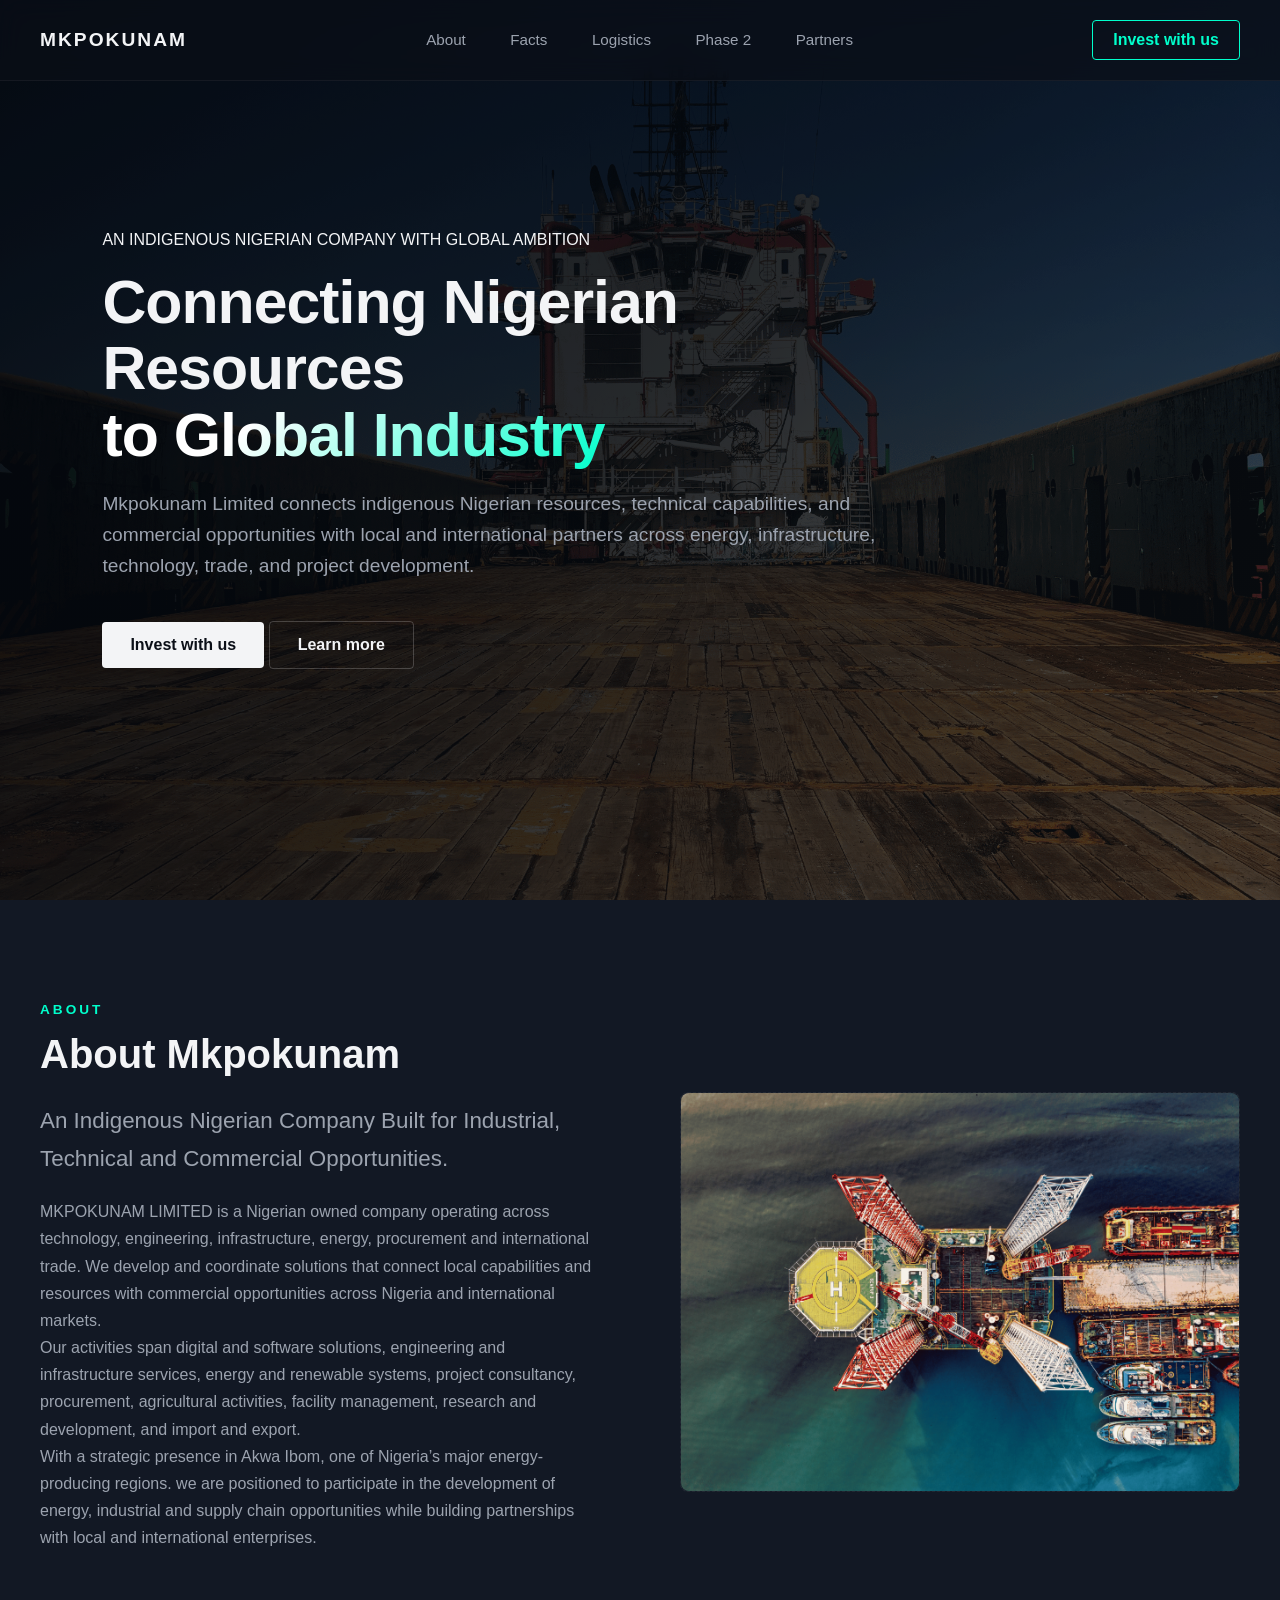
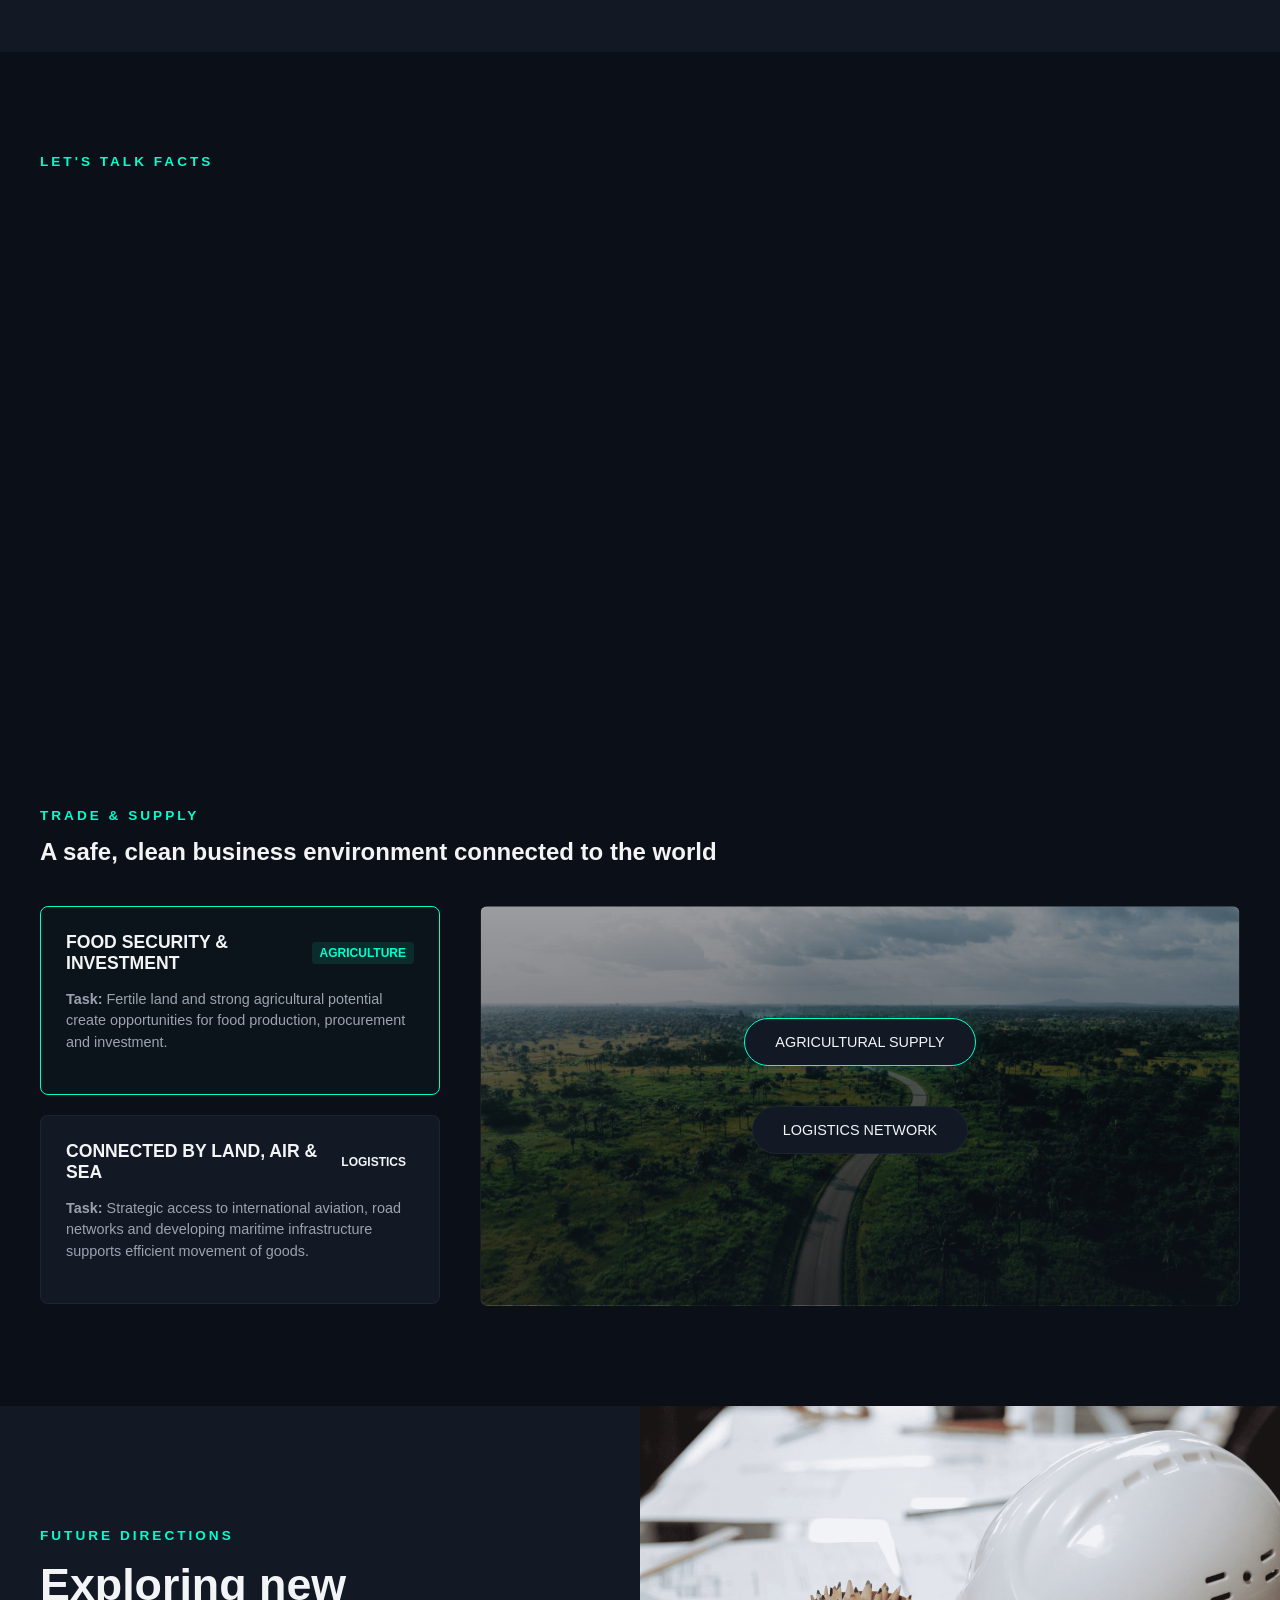
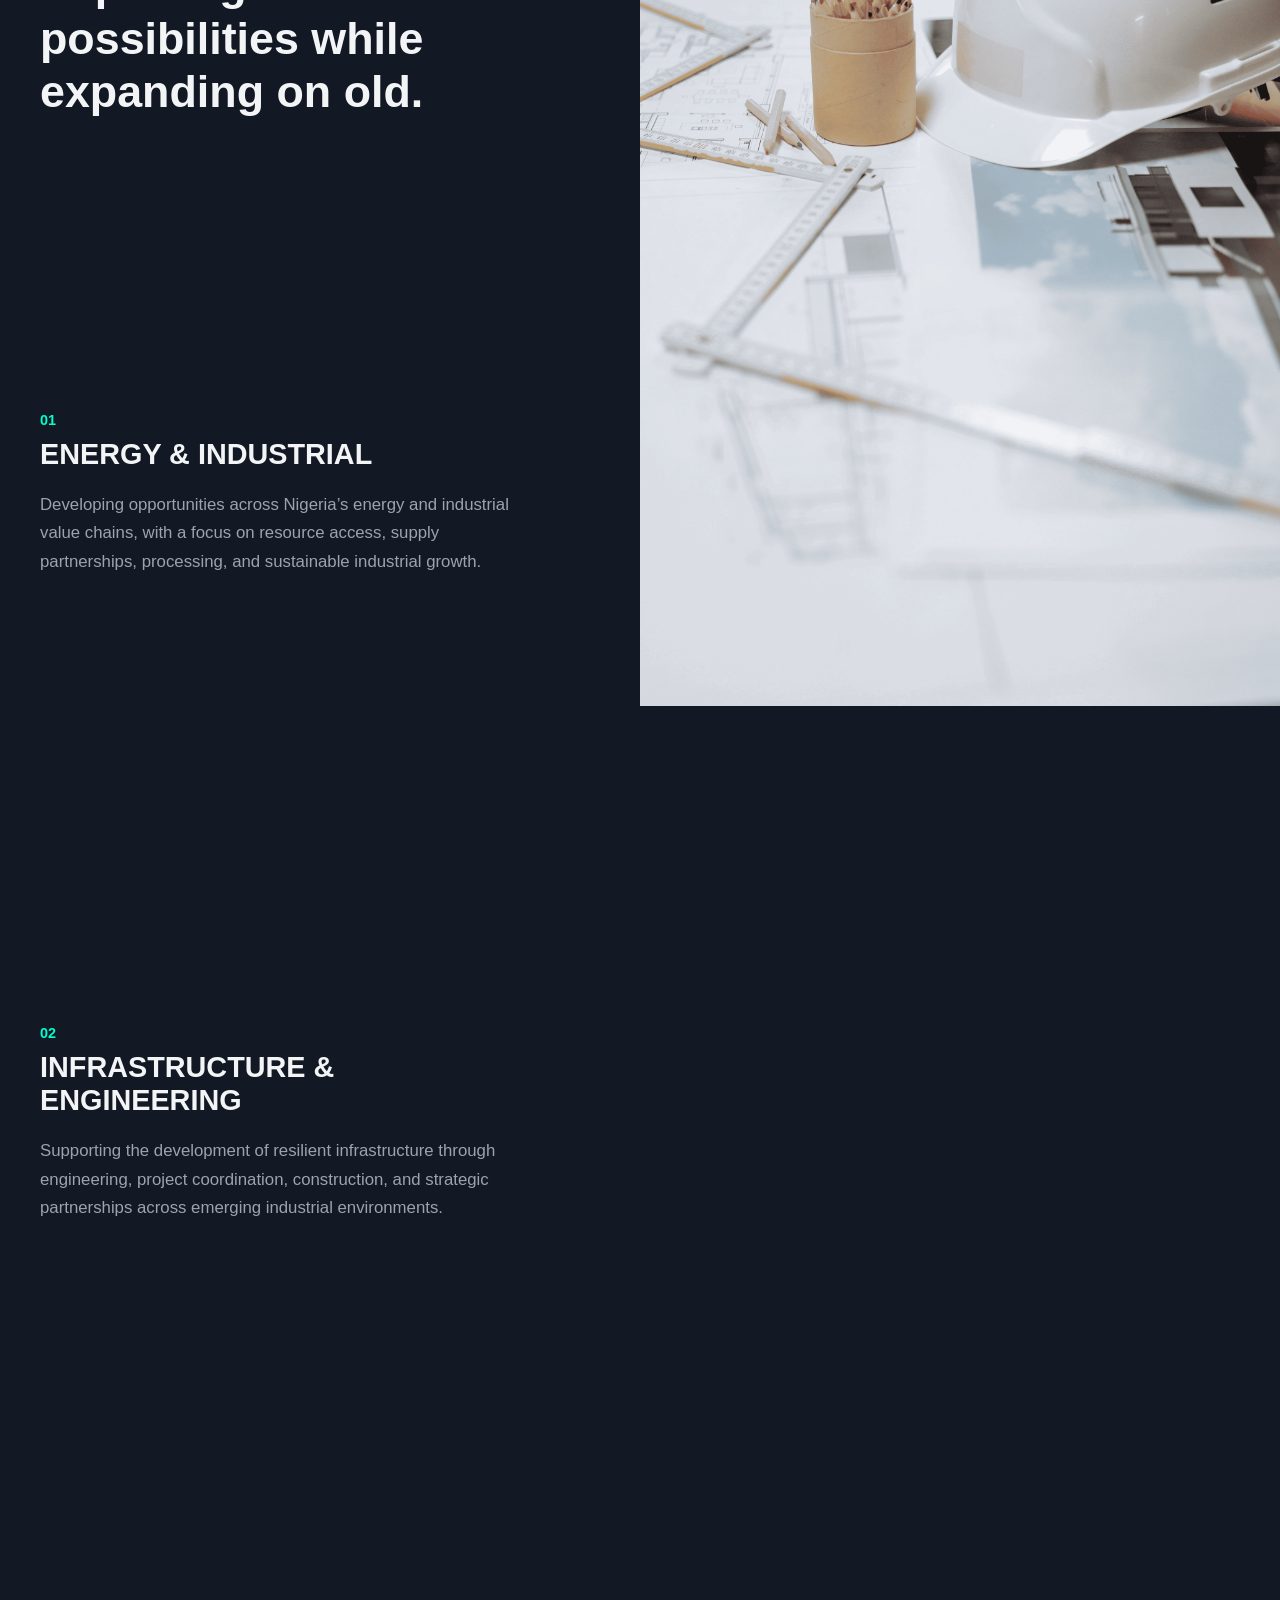
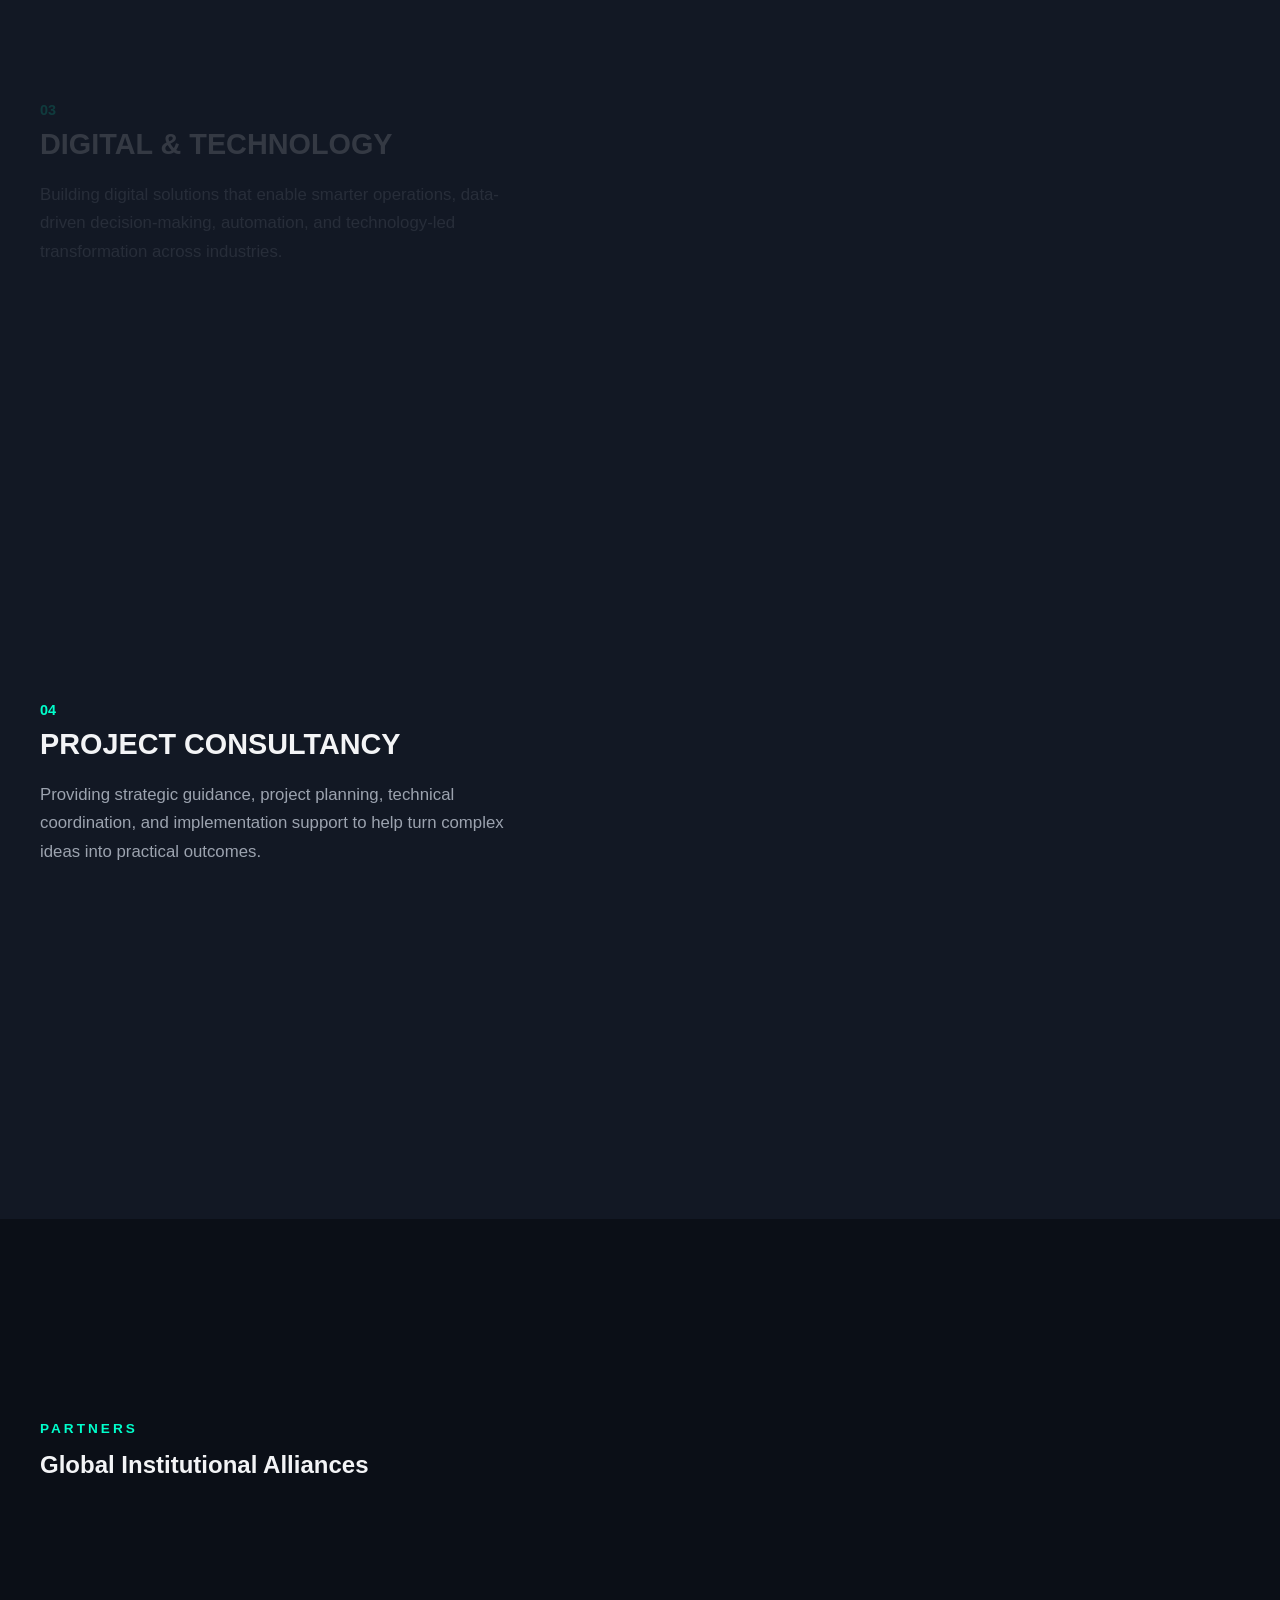
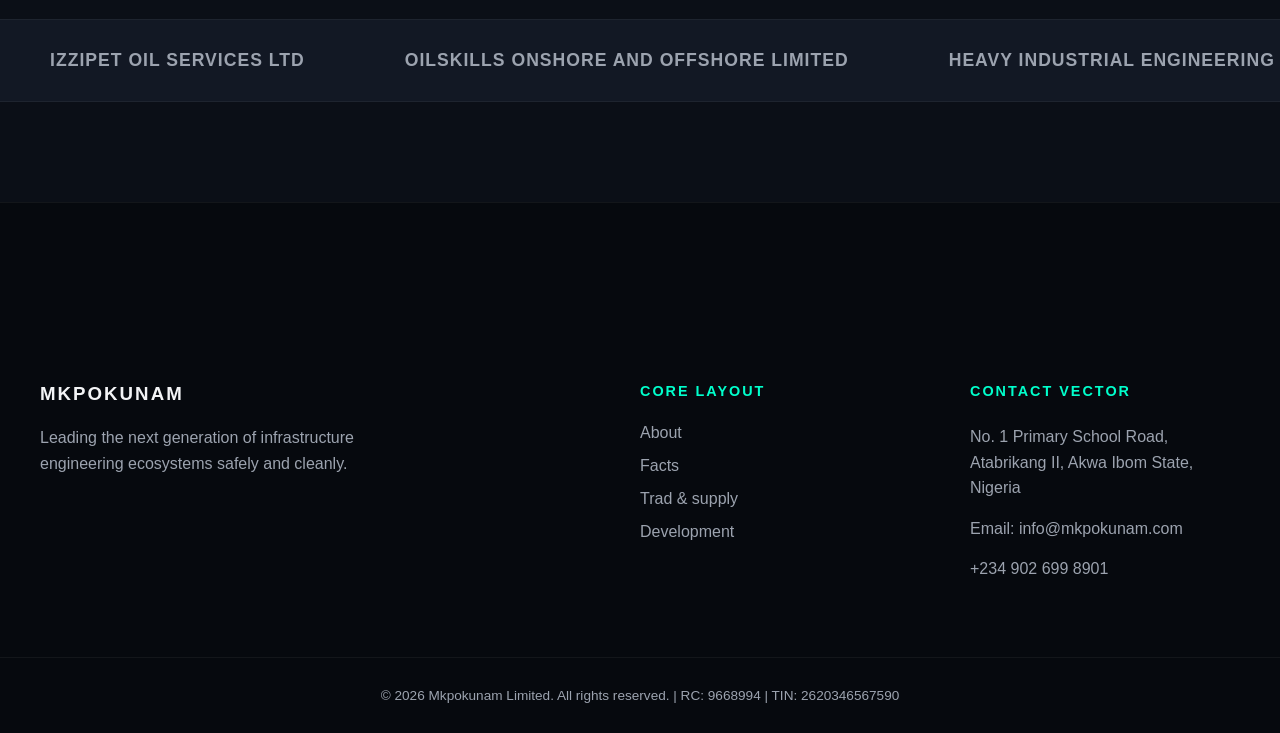
==== commit 6425f071: "Add custom brand favicon tab icon" ====
--- a/index.html
+++ b/index.html
@@ -4,6 +4,7 @@
     <meta charset="UTF-8">
     <meta name="viewport" content="width=device-width, initial-scale=1.0">
     <title>Mkpokunam Limited | Sustainable Industrial & Infrastructure Platform</title>
+    <link rel="icon" type="image/png" href="favicon.png">
     <link rel="stylesheet" href="style.css">
 </head>
 <body>
